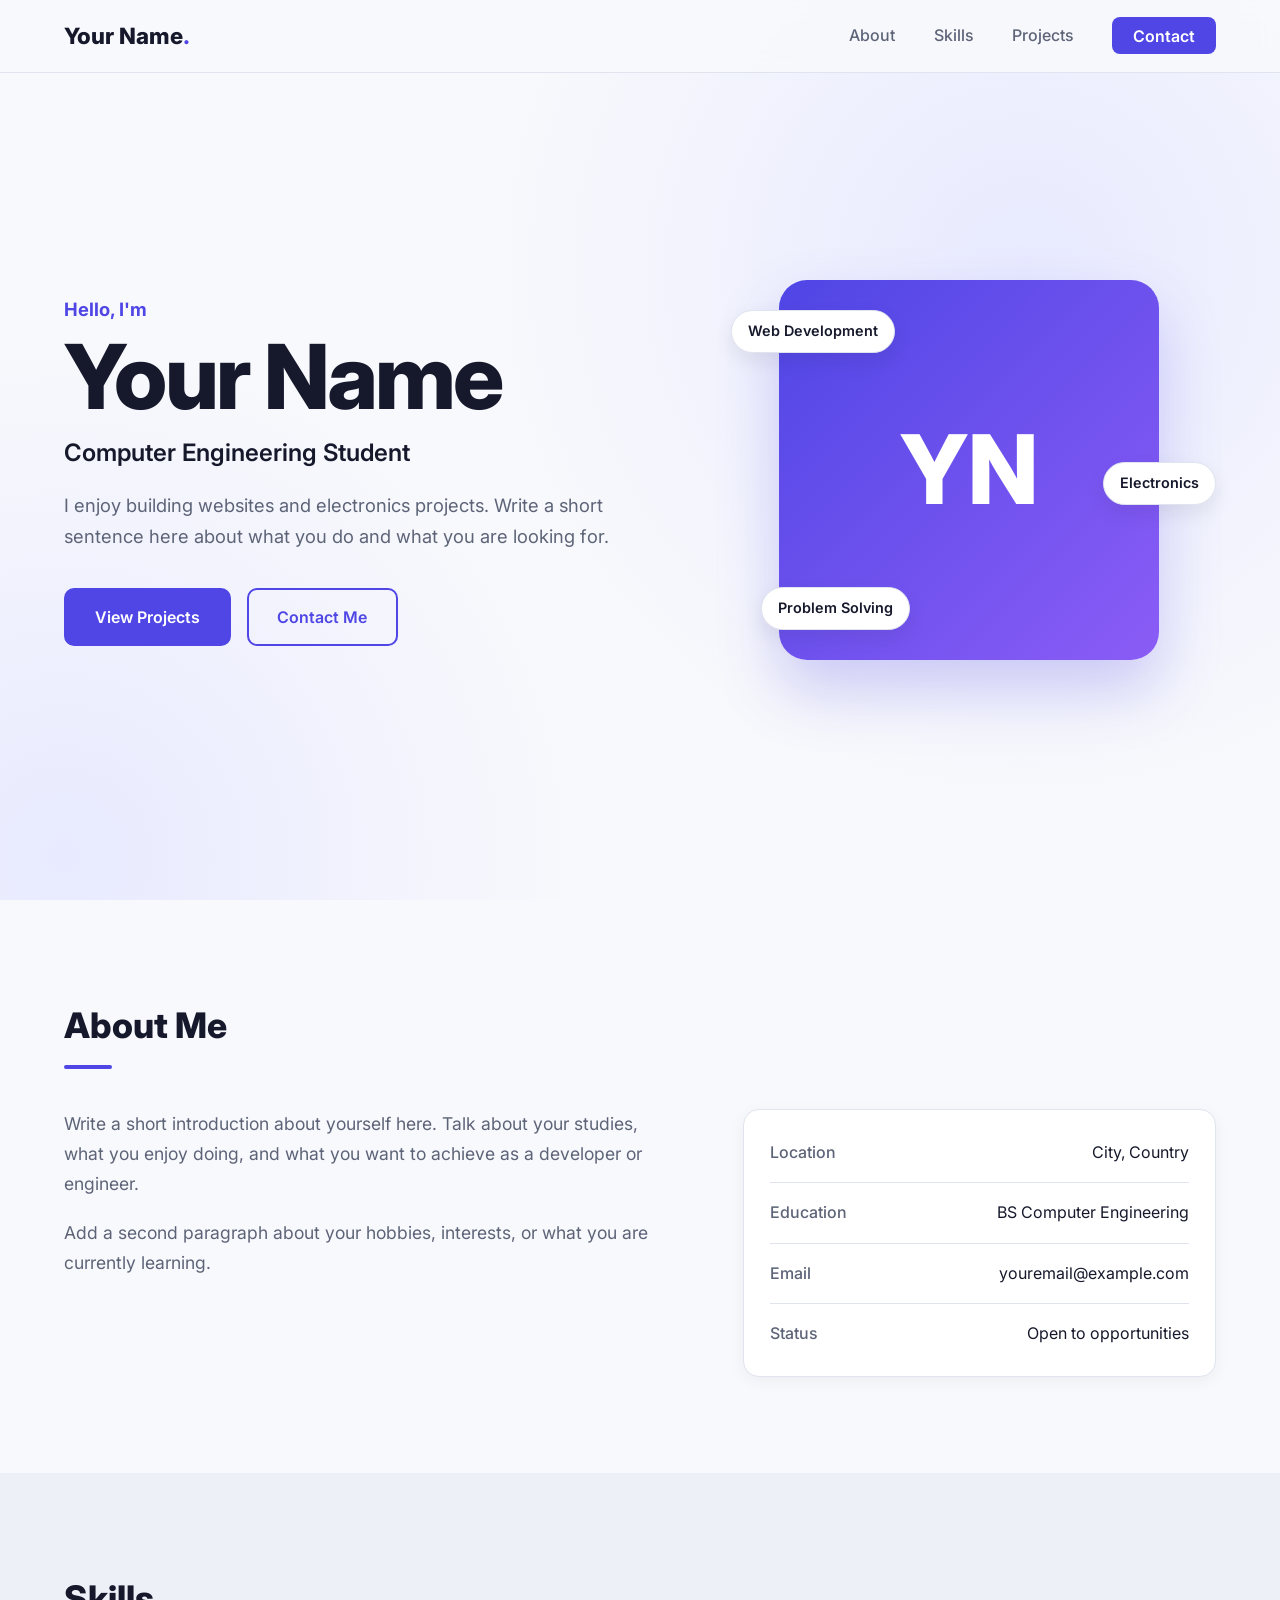
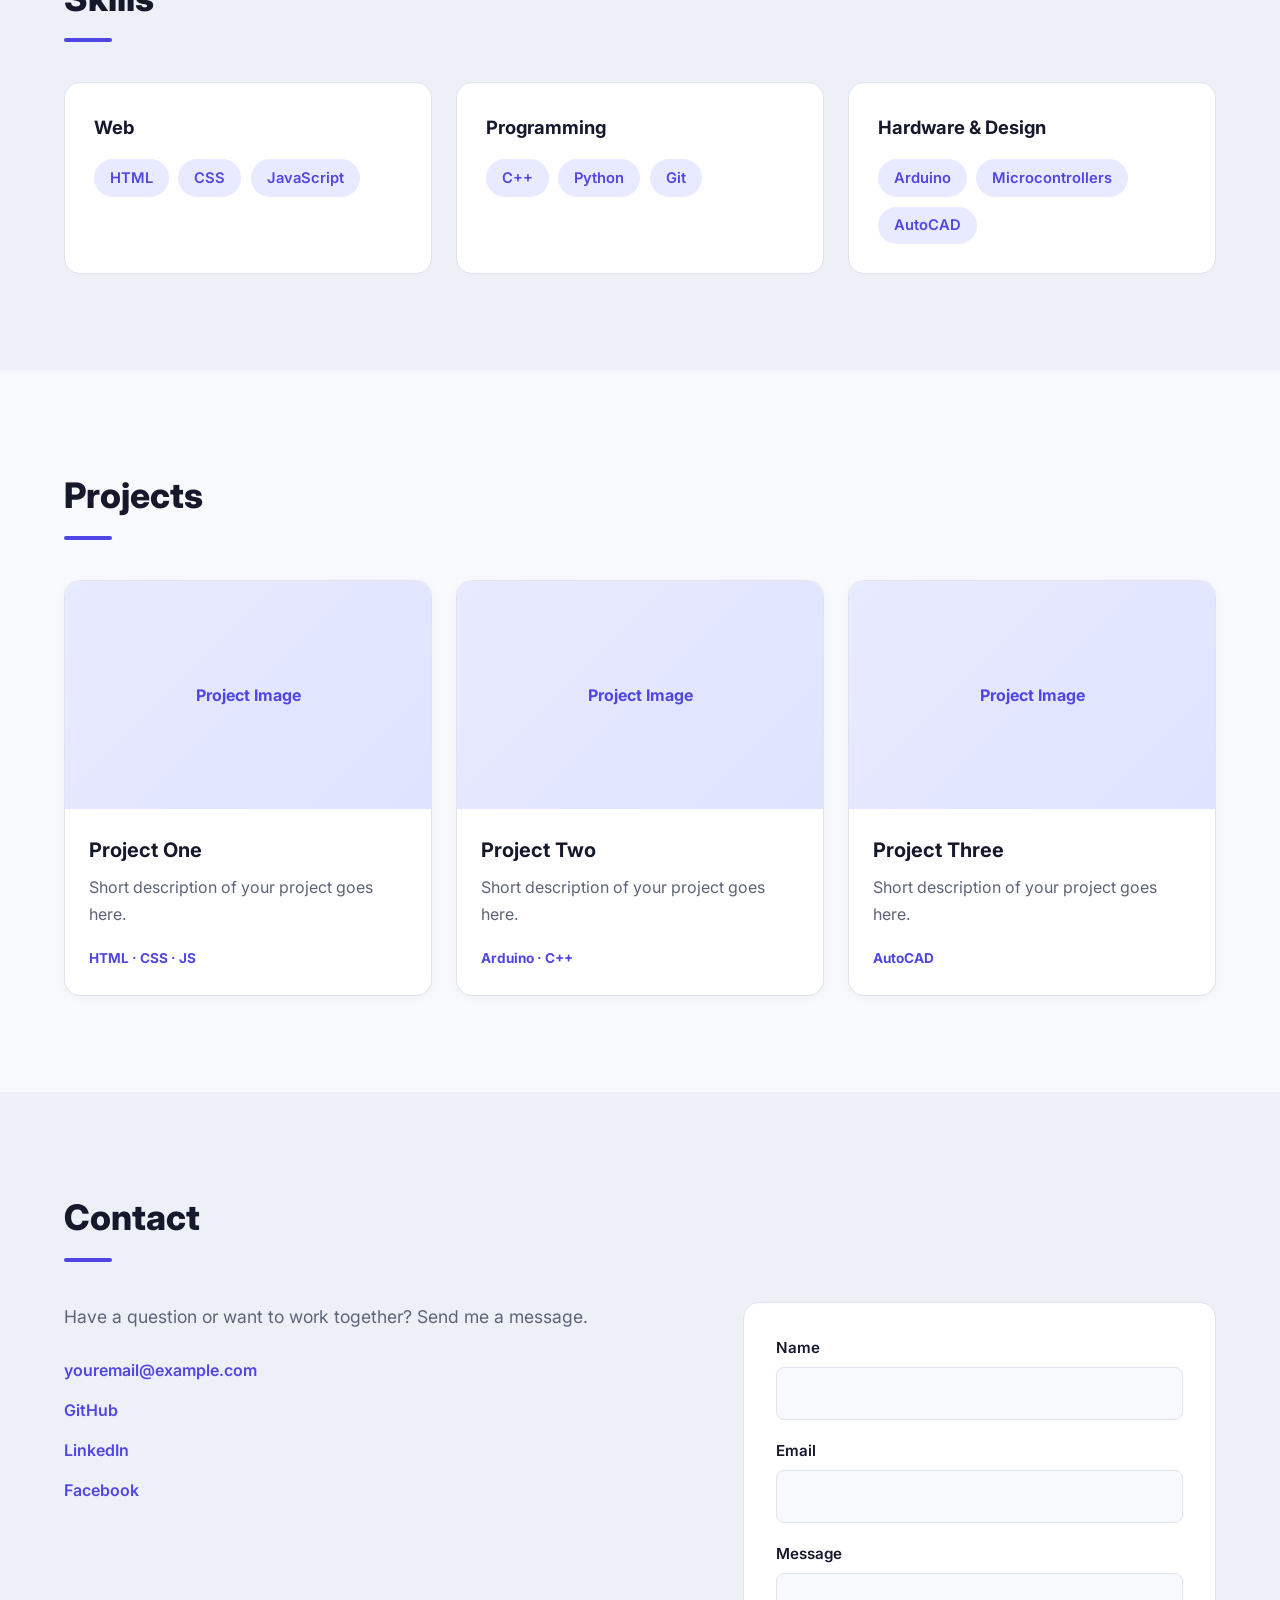
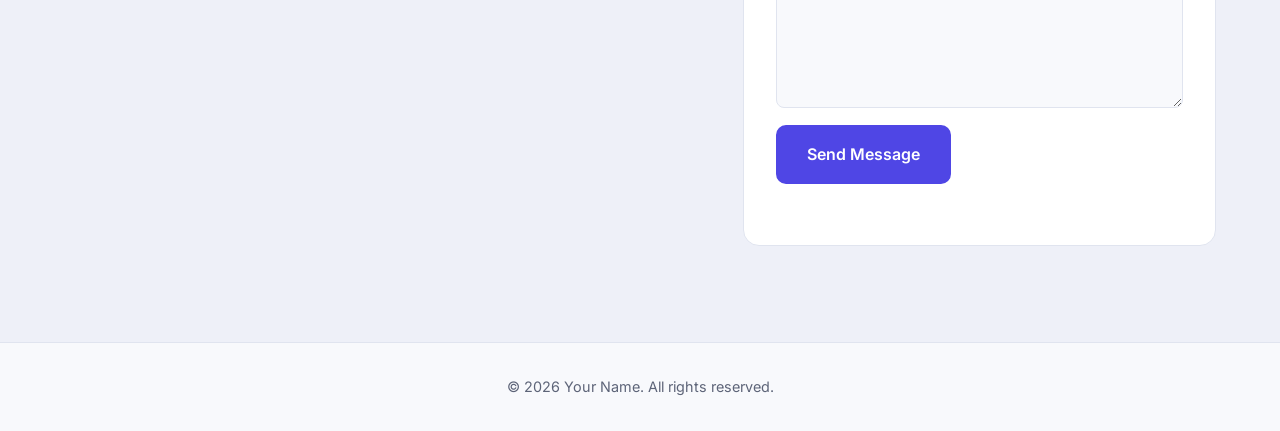
==== index.html @ a212abe2 "Initial commit" ====
<!DOCTYPE html>
<html lang="en">
<head>
  <meta charset="UTF-8" />
  <meta name="viewport" content="width=device-width, initial-scale=1.0" />
  <title>Your Name | Portfolio</title>
  <link rel="preconnect" href="https://fonts.googleapis.com" />
  <link rel="preconnect" href="https://fonts.gstatic.com" crossorigin />
  <link href="https://fonts.googleapis.com/css2?family=Inter:wght@400;500;600;700;800&display=swap" rel="stylesheet" />
  <link rel="stylesheet" href="styles.css" />
</head>
<body>

  <!-- NAVIGATION -->
  <header class="header">
    <nav class="nav container">
      <!-- EDIT: your name or logo -->
      <a href="#home" class="logo">Your Name<span>.</span></a>
      <button class="menu-btn" id="menuBtn" aria-label="Toggle menu">&#9776;</button>
      <ul class="nav-links" id="navLinks">
        <li><a href="#about">About</a></li>
        <li><a href="#skills">Skills</a></li>
        <li><a href="#projects">Projects</a></li>
        <li><a href="#contact" class="nav-cta">Contact</a></li>
      </ul>
    </nav>
  </header>

  <main>
    <!-- HERO -->
    <section id="home" class="hero">
      <div class="container hero-grid">
        <div class="hero-text">
          <p class="small">Hello, I'm</p>
          <!-- EDIT: your full name -->
          <h1>Your Name</h1>
          <!-- EDIT: your title and intro -->
          <p class="role">Computer Engineering Student</p>
          <p class="lead">I enjoy building websites and electronics projects. Write a short sentence here about what you do and what you are looking for.</p>
          <div class="buttons">
            <a href="#projects" class="btn">View Projects</a>
            <a href="#contact" class="btn btn-ghost">Contact Me</a>
          </div>
        </div>

        <!-- EDIT: replace the initials with your photo: <img src="photo.jpg" alt="Your photo"> -->
        <div class="hero-visual">
          <div class="photo">YN</div>
          <span class="chip chip-1">Web Development</span>
          <span class="chip chip-2">Electronics</span>
          <span class="chip chip-3">Problem Solving</span>
        </div>
      </div>
    </section>

    <!-- ABOUT -->
    <section id="about" class="section">
      <div class="container">
        <h2>About Me</h2>
        <div class="two-col">
          <!-- EDIT: your bio -->
          <div class="about-text">
            <p>Write a short introduction about yourself here. Talk about your studies, what you enjoy doing, and what you want to achieve as a developer or engineer.</p>
            <p>Add a second paragraph about your hobbies, interests, or what you are currently learning.</p>
          </div>
          <!-- EDIT: your details -->
          <ul class="info-card">
            <li><strong>Location</strong><span>City, Country</span></li>
            <li><strong>Education</strong><span>BS Computer Engineering</span></li>
            <li><strong>Email</strong><span>youremail@example.com</span></li>
            <li><strong>Status</strong><span>Open to opportunities</span></li>
          </ul>
        </div>
      </div>
    </section>

    <!-- SKILLS -->
    <section id="skills" class="section alt">
      <div class="container">
        <h2>Skills</h2>
        <div class="grid three">
          <!-- EDIT: add or remove skills in each group -->
          <div class="skill-group">
            <h3>Web</h3>
            <ul class="tags"><li>HTML</li><li>CSS</li><li>JavaScript</li></ul>
          </div>
          <div class="skill-group">
            <h3>Programming</h3>
            <ul class="tags"><li>C++</li><li>Python</li><li>Git</li></ul>
          </div>
          <div class="skill-group">
            <h3>Hardware &amp; Design</h3>
            <ul class="tags"><li>Arduino</li><li>Microcontrollers</li><li>AutoCAD</li></ul>
          </div>
        </div>
      </div>
    </section>

    <!-- PROJECTS -->
    <section id="projects" class="section">
      <div class="container">
        <h2>Projects</h2>
        <div class="grid three">
          <!-- EDIT: title, description, technologies. Copy an <article> block to add more -->
          <article class="card">
            <div class="card-img">Project Image</div>
            <div class="card-body">
              <h3>Project One</h3>
              <p>Short description of your project goes here.</p>
              <span class="tech">HTML &middot; CSS &middot; JS</span>
            </div>
          </article>
          <article class="card">
            <div class="card-img">Project Image</div>
            <div class="card-body">
              <h3>Project Two</h3>
              <p>Short description of your project goes here.</p>
              <span class="tech">Arduino &middot; C++</span>
            </div>
          </article>
          <article class="card">
            <div class="card-img">Project Image</div>
            <div class="card-body">
              <h3>Project Three</h3>
              <p>Short description of your project goes here.</p>
              <span class="tech">AutoCAD</span>
            </div>
          </article>
        </div>
      </div>
    </section>

    <!-- CONTACT -->
    <section id="contact" class="section alt">
      <div class="container">
        <h2>Contact</h2>
        <div class="two-col">
          <div class="contact-info">
            <p>Have a question or want to work together? Send me a message.</p>
            <!-- EDIT: your email and social links -->
            <ul class="contact-links">
              <li><a href="mailto:youremail@example.com">youremail@example.com</a></li>
              <li><a href="https://github.com/yourusername" target="_blank" rel="noopener">GitHub</a></li>
              <li><a href="https://linkedin.com/in/yourusername" target="_blank" rel="noopener">LinkedIn</a></li>
              <li><a href="https://facebook.com/yourusername" target="_blank" rel="noopener">Facebook</a></li>
            </ul>
          </div>
          <form class="form" id="contactForm" novalidate>
            <label for="name">Name</label>
            <input type="text" id="name" required />
            <label for="email">Email</label>
            <input type="email" id="email" required />
            <label for="message">Message</label>
            <textarea id="message" rows="4" required></textarea>
            <button type="submit" class="btn">Send Message</button>
            <p class="form-status" id="formStatus"></p>
          </form>
        </div>
      </div>
    </section>
  </main>

  <!-- FOOTER -->
  <footer class="footer">
    <p>&copy; <span id="year">2026</span> Your Name. All rights reserved.</p>
  </footer>

  <script src="script.js"></script>
</body>
</html>
---- styles.css ----
/* ===== COLORS: change these to restyle the whole site ===== */
:root {
  --bg: #f8f9fc;
  --bg-alt: #eef0f8;
  --text: #16192c;
  --muted: #5d6478;
  --line: #e0e4ef;
  --accent: #4f46e5;
  --accent-soft: #e8eaff;
  --card: #ffffff;
}

* { box-sizing: border-box; margin: 0; padding: 0; }
html { scroll-behavior: smooth; scroll-padding-top: 76px; }

body {
  font-family: "Inter", system-ui, -apple-system, "Segoe UI", Arial, sans-serif;
  background: var(--bg);
  color: var(--text);
  line-height: 1.7;
}

a { color: var(--accent); text-decoration: none; }
ul { list-style: none; }

/* Wide container for desktop */
.container { width: min(1200px, 90%); margin-inline: auto; }

/* ===== NAVIGATION ===== */
.header {
  position: fixed; top: 0; left: 0; right: 0; z-index: 10;
  background: rgba(248, 249, 252, 0.92);
  backdrop-filter: blur(8px);
  border-bottom: 1px solid var(--line);
}
.nav { display: flex; justify-content: space-between; align-items: center; height: 72px; }
.logo { font-weight: 800; font-size: 1.4rem; color: var(--text); }
.logo span { color: var(--accent); }
.nav-links { display: flex; align-items: center; gap: 2.4rem; }
.nav-links a { color: var(--muted); font-weight: 500; }
.nav-links a:hover { color: var(--accent); }
.nav-links .nav-cta { background: var(--accent); color: #fff; padding: .55rem 1.3rem; border-radius: 8px; font-weight: 600; }
.nav-links .nav-cta:hover { color: #fff; opacity: .9; }
.menu-btn { display: none; background: none; border: 0; font-size: 1.6rem; cursor: pointer; color: var(--text); }

/* ===== HERO (two columns) ===== */
.hero {
  min-height: 100vh; display: flex; align-items: center; padding: 100px 0 60px;
  background:
    radial-gradient(circle at 80% 30%, var(--accent-soft) 0, transparent 45%),
    radial-gradient(circle at 5% 95%, var(--accent-soft) 0, transparent 35%),
    var(--bg);
}
.hero-grid { display: grid; grid-template-columns: 1.2fr 1fr; gap: 4rem; align-items: center; }
.small { color: var(--accent); font-weight: 700; font-size: 1.15rem; }
.hero h1 { font-size: clamp(3rem, 7vw, 5.6rem); font-weight: 800; line-height: 1.05; letter-spacing: -0.03em; margin: .3rem 0 .6rem; }
.role { font-size: 1.5rem; font-weight: 600; margin-bottom: 1rem; }
.lead { color: var(--muted); font-size: 1.15rem; max-width: 560px; margin-bottom: 2.2rem; }
.buttons { display: flex; gap: 1rem; flex-wrap: wrap; }

.btn {
  display: inline-block; cursor: pointer; font: inherit; font-weight: 600;
  padding: .85rem 1.8rem; border-radius: 10px;
  background: var(--accent); color: #fff; border: 2px solid var(--accent);
  transition: transform .2s, box-shadow .2s;
}
.btn:hover { transform: translateY(-2px); box-shadow: 0 10px 24px rgba(79, 70, 229, .25); }
.btn-ghost { background: transparent; color: var(--accent); }

/* Hero photo with floating chips */
.hero-visual { position: relative; display: flex; justify-content: center; }
.photo {
  width: min(380px, 80%); aspect-ratio: 1; border-radius: 28px;
  background: linear-gradient(135deg, var(--accent), #8b5cf6);
  color: #fff; font-size: 6rem; font-weight: 800;
  display: grid; place-items: center; overflow: hidden;
  box-shadow: 0 30px 60px rgba(79, 70, 229, .25);
}
.photo img { width: 100%; height: 100%; object-fit: cover; }
.chip {
  position: absolute; background: var(--card); border: 1px solid var(--line);
  padding: .5rem 1rem; border-radius: 999px; font-size: .9rem; font-weight: 600;
  box-shadow: 0 8px 20px rgba(22, 25, 44, .08);
}
.chip-1 { top: 8%; left: 2%; }
.chip-2 { top: 48%; right: 0; }
.chip-3 { bottom: 8%; left: 8%; }

/* ===== SECTIONS ===== */
.section { padding: 6rem 0; }
.section.alt { background: var(--bg-alt); }
.section h2 { font-size: 2.2rem; font-weight: 800; margin-bottom: 2.5rem; }
.section h2::after { content: ""; display: block; width: 48px; height: 4px; background: var(--accent); margin-top: .6rem; border-radius: 2px; }
.section p { color: var(--muted); }

.two-col { display: grid; grid-template-columns: 1.3fr 1fr; gap: 4rem; align-items: start; }
.grid.three { display: grid; grid-template-columns: repeat(3, 1fr); gap: 1.5rem; }

/* ===== ABOUT ===== */
.about-text p { font-size: 1.1rem; margin-bottom: 1.2rem; }
.info-card { background: var(--card); border: 1px solid var(--line); border-radius: 16px; padding: .8rem 1.6rem; box-shadow: 0 4px 16px rgba(22, 25, 44, .05); }
.info-card li { display: flex; justify-content: space-between; gap: 1rem; padding: 1rem 0; border-bottom: 1px solid var(--line); }
.info-card li:last-child { border-bottom: 0; }
.info-card strong { color: var(--muted); font-weight: 500; }

/* ===== SKILLS ===== */
.skill-group { background: var(--card); border: 1px solid var(--line); border-radius: 16px; padding: 1.8rem; }
.skill-group h3 { font-size: 1.15rem; margin-bottom: 1rem; }
.tags { display: flex; flex-wrap: wrap; gap: .6rem; }
.tags li { padding: .4rem 1rem; border-radius: 999px; background: var(--accent-soft); color: var(--accent); font-weight: 600; font-size: .92rem; }

/* ===== PROJECTS ===== */
.card { background: var(--card); border: 1px solid var(--line); border-radius: 16px; overflow: hidden; box-shadow: 0 2px 10px rgba(22, 25, 44, .04); transition: transform .25s, box-shadow .25s, border-color .25s; }
.card:hover { transform: translateY(-6px); border-color: var(--accent); box-shadow: 0 16px 32px rgba(79, 70, 229, .14); }
.card-img { aspect-ratio: 16 / 10; background: linear-gradient(135deg, var(--accent-soft), #dfe3ff); color: var(--accent); font-weight: 700; display: grid; place-items: center; overflow: hidden; }
.card-img img { width: 100%; height: 100%; object-fit: cover; }
.card-body { padding: 1.5rem; }
.card-body h3 { font-size: 1.25rem; margin-bottom: .4rem; }
.card-body p { margin-bottom: 1rem; }
.tech { font-size: .85rem; color: var(--accent); font-weight: 700; }

/* ===== CONTACT ===== */
.contact-info p { font-size: 1.1rem; margin-bottom: 1.2rem; }
.contact-links li { padding: .4rem 0; }
.contact-links a { font-weight: 600; }
.form { background: var(--card); border: 1px solid var(--line); border-radius: 16px; padding: 2rem; display: flex; flex-direction: column; gap: .4rem; }
.form label { font-weight: 600; font-size: .95rem; }
.form input, .form textarea { font: inherit; padding: .75rem; border: 1px solid var(--line); border-radius: 8px; background: var(--bg); color: var(--text); margin-bottom: .7rem; }
.form input:focus, .form textarea:focus { outline: 2px solid var(--accent); border-color: var(--accent); }
.form .btn { align-self: flex-start; }
.form-status { min-height: 1.4em; font-weight: 500; }

/* ===== FOOTER ===== */
.footer { text-align: center; padding: 2rem 0; color: var(--muted); font-size: .9rem; border-top: 1px solid var(--line); }

/* ===== SCROLL ANIMATION (class added by script.js) ===== */
.reveal { opacity: 0; transform: translateY(24px); transition: opacity .6s ease, transform .6s ease; }
.reveal.show { opacity: 1; transform: none; }

/* ===== TABLET ===== */
@media (max-width: 960px) {
  .hero-grid, .two-col { grid-template-columns: 1fr; gap: 2.5rem; }
  .hero-visual { order: -1; }
  .photo { width: 260px; font-size: 4rem; }
  .grid.three { grid-template-columns: 1fr 1fr; }
}

/* ===== MOBILE ===== */
@media (max-width: 640px) {
  .menu-btn { display: block; }
  .nav { height: 64px; }
  .nav-links {
    position: absolute; top: 64px; left: 0; right: 0;
    flex-direction: column; align-items: stretch; gap: 0;
    background: var(--bg); border-bottom: 1px solid var(--line);
    max-height: 0; overflow: hidden; transition: max-height .3s;
  }
  .nav-links.open { max-height: 340px; }
  .nav-links a { display: block; padding: .9rem 5%; }
  .nav-links .nav-cta { background: none; color: var(--muted); border-radius: 0; }
  .grid.three { grid-template-columns: 1fr; }
  .chip { display: none; }
  .section { padding: 4rem 0; }
}

@media (prefers-reduced-motion: reduce) {
  html { scroll-behavior: auto; }
  .reveal { opacity: 1; transform: none; transition: none; }
}
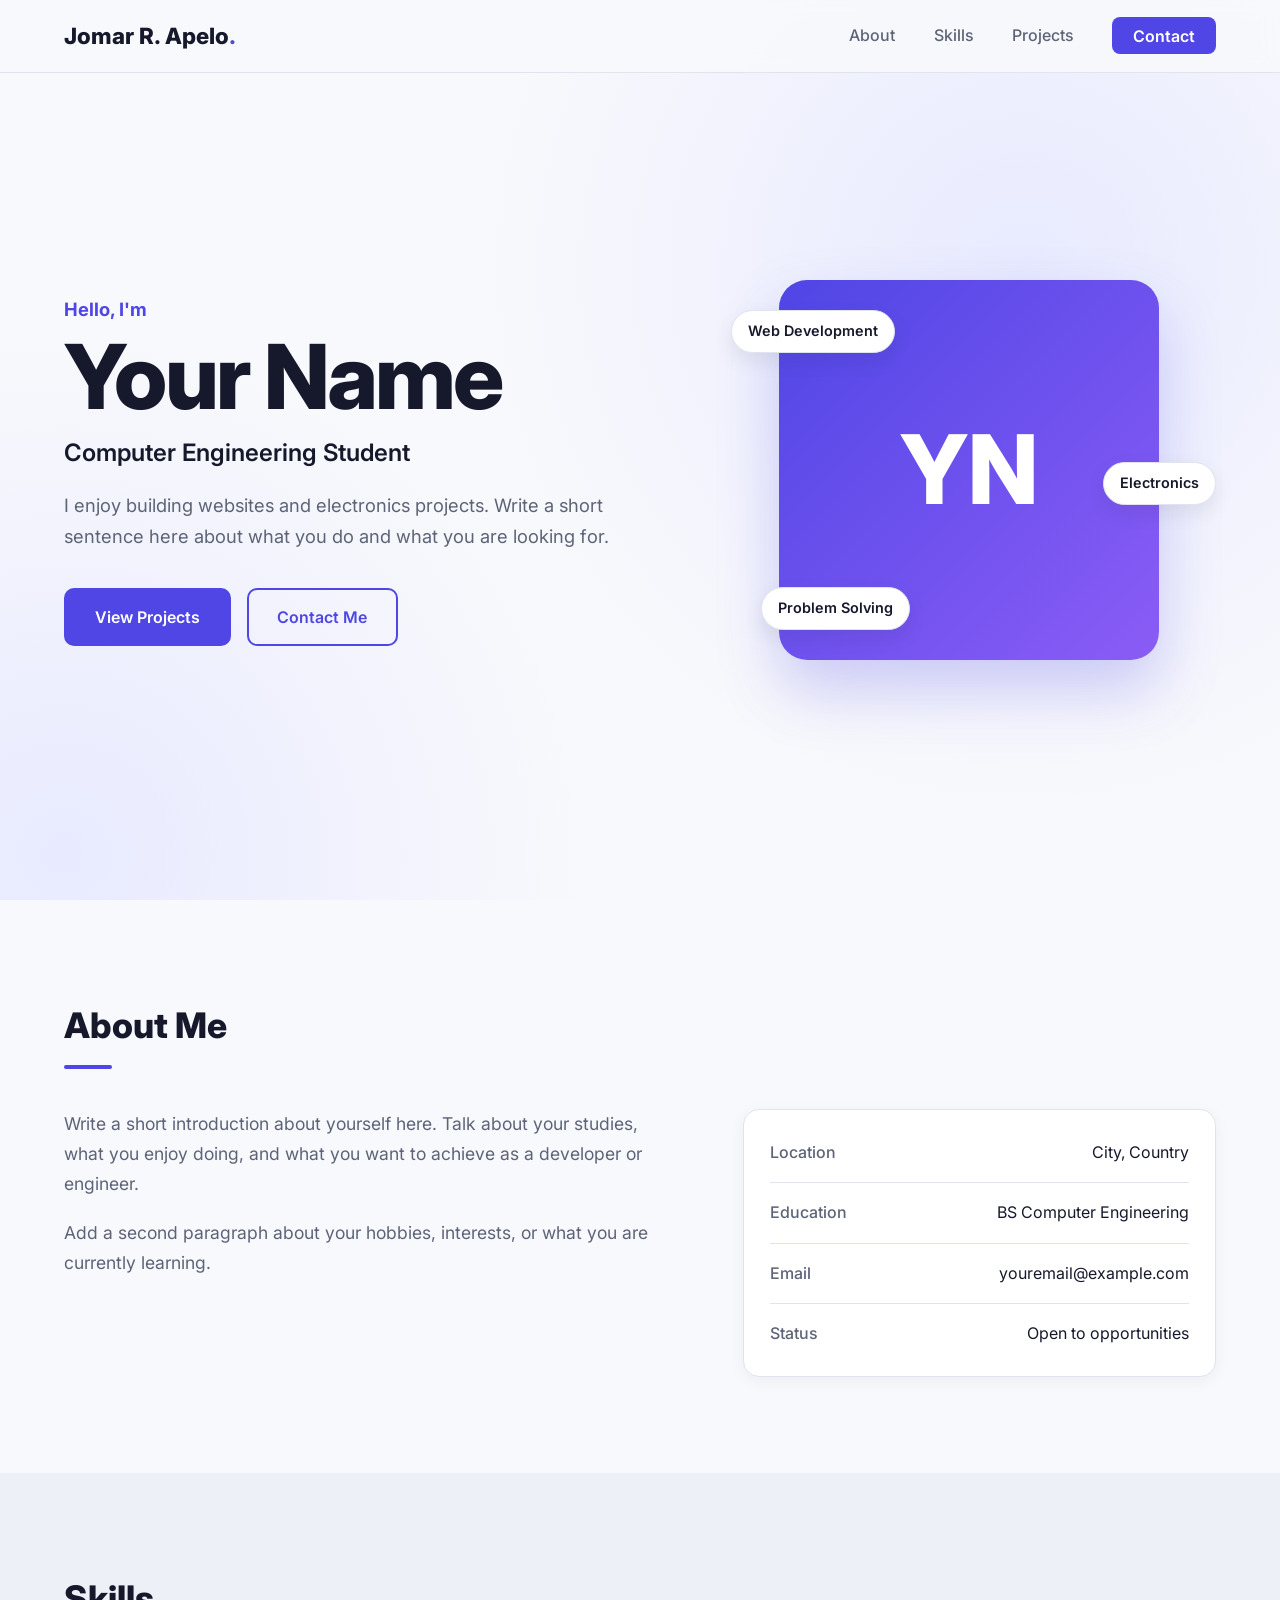
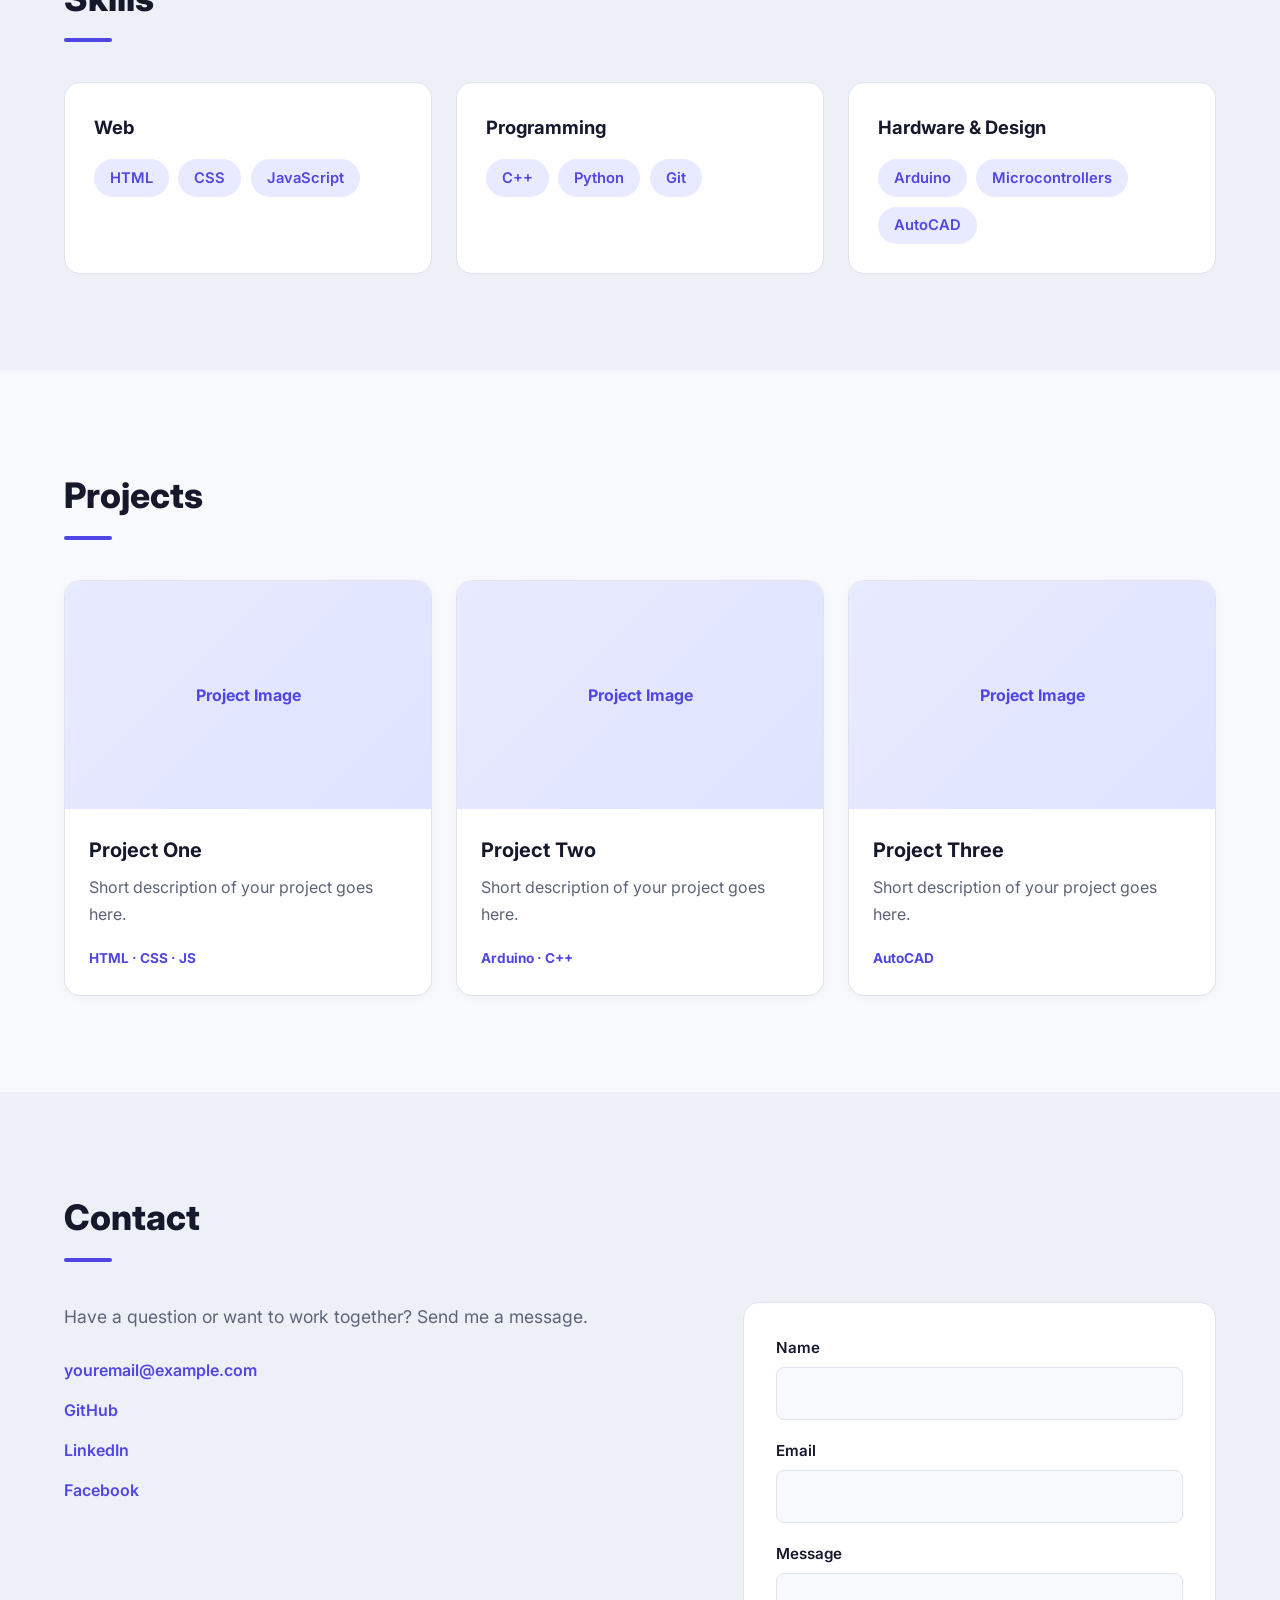
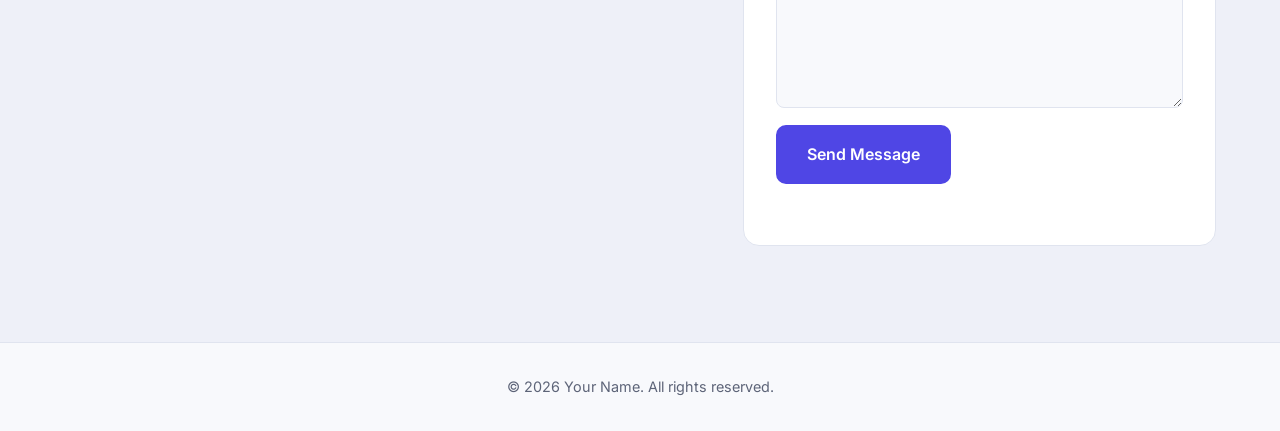
==== commit 4dd90c8b: "Fix party and reset buttons" ====
--- a/index.html
+++ b/index.html
@@ -3,7 +3,7 @@
 <head>
   <meta charset="UTF-8" />
   <meta name="viewport" content="width=device-width, initial-scale=1.0" />
-  <title>Your Name | Portfolio</title>
+  <title>Jomar R. Apelo | Portfolio</title>
   <link rel="preconnect" href="https://fonts.googleapis.com" />
   <link rel="preconnect" href="https://fonts.gstatic.com" crossorigin />
   <link href="https://fonts.googleapis.com/css2?family=Inter:wght@400;500;600;700;800&display=swap" rel="stylesheet" />
@@ -15,7 +15,7 @@
   <header class="header">
     <nav class="nav container">
       <!-- EDIT: your name or logo -->
-      <a href="#home" class="logo">Your Name<span>.</span></a>
+      <a href="#home" class="logo">Jomar R. Apelo<span>.</span></a>
       <button class="menu-btn" id="menuBtn" aria-label="Toggle menu">&#9776;</button>
       <ul class="nav-links" id="navLinks">
         <li><a href="#about">About</a></li>
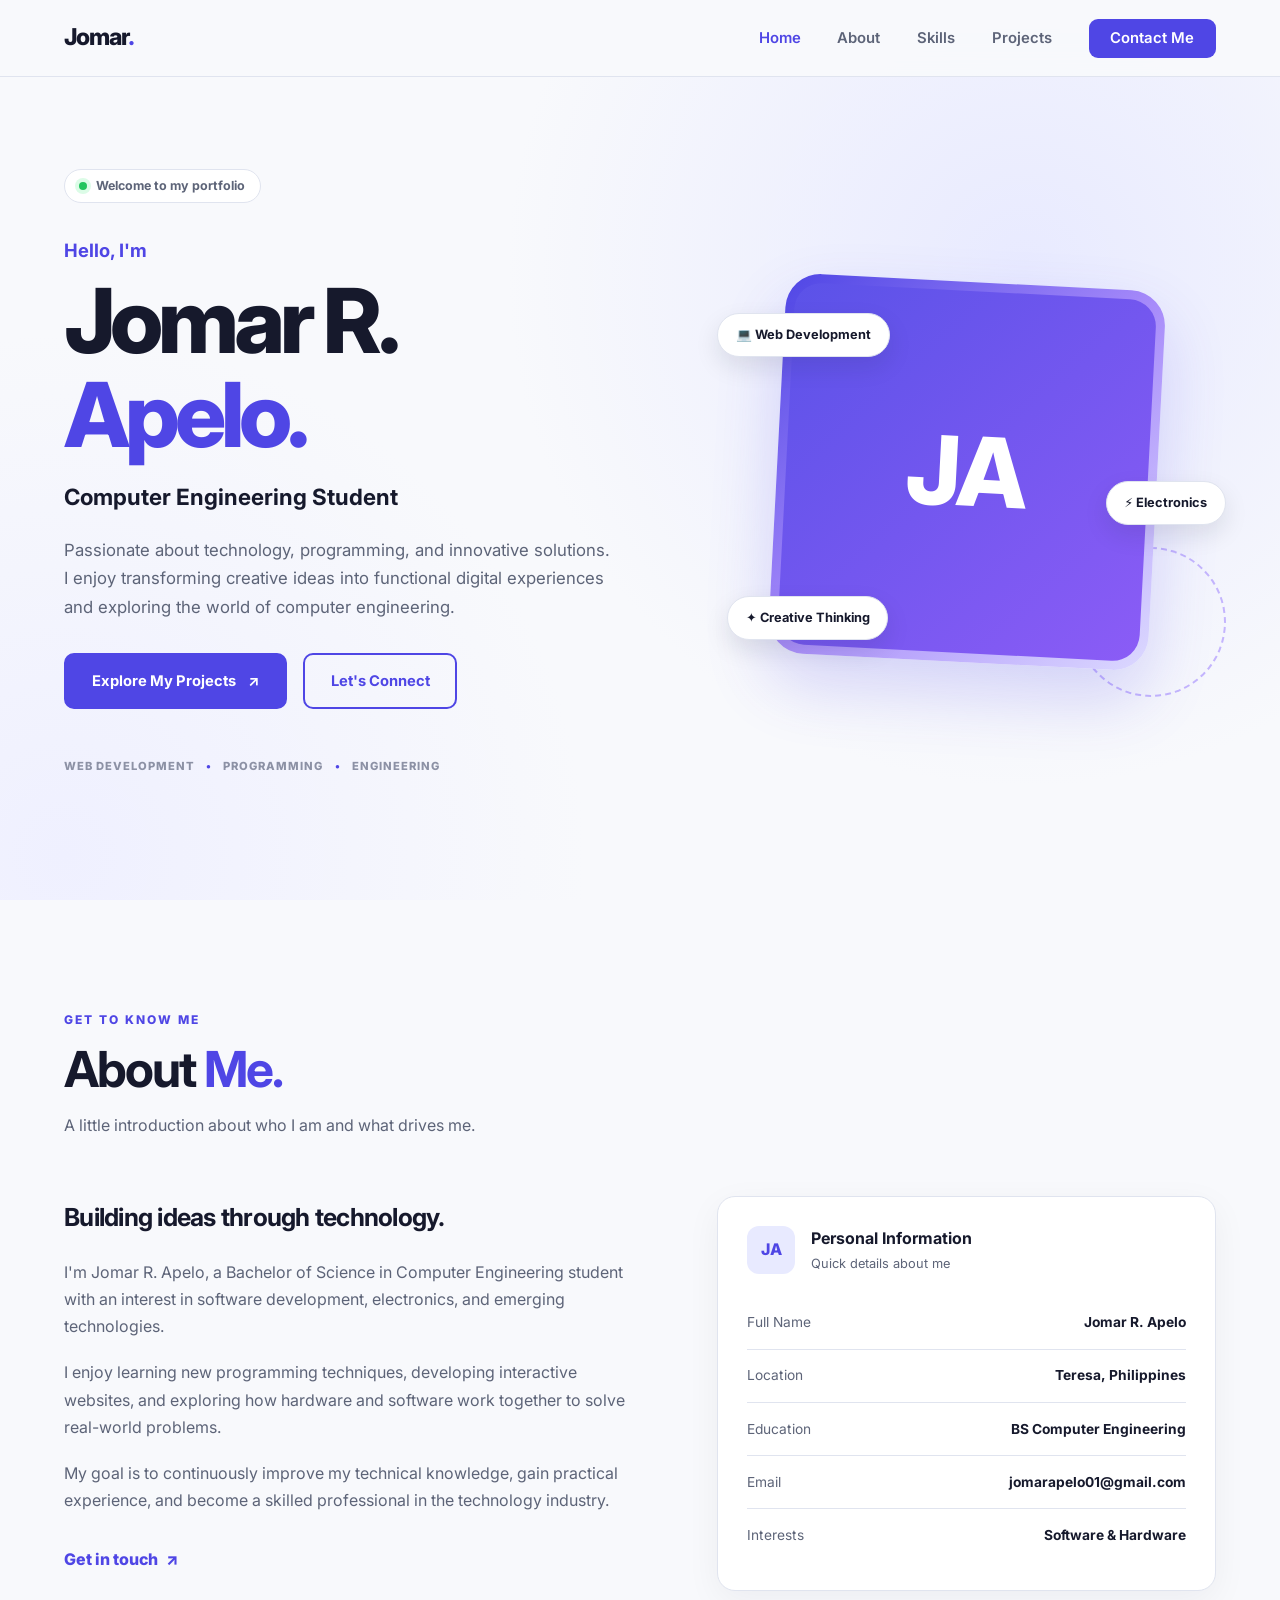
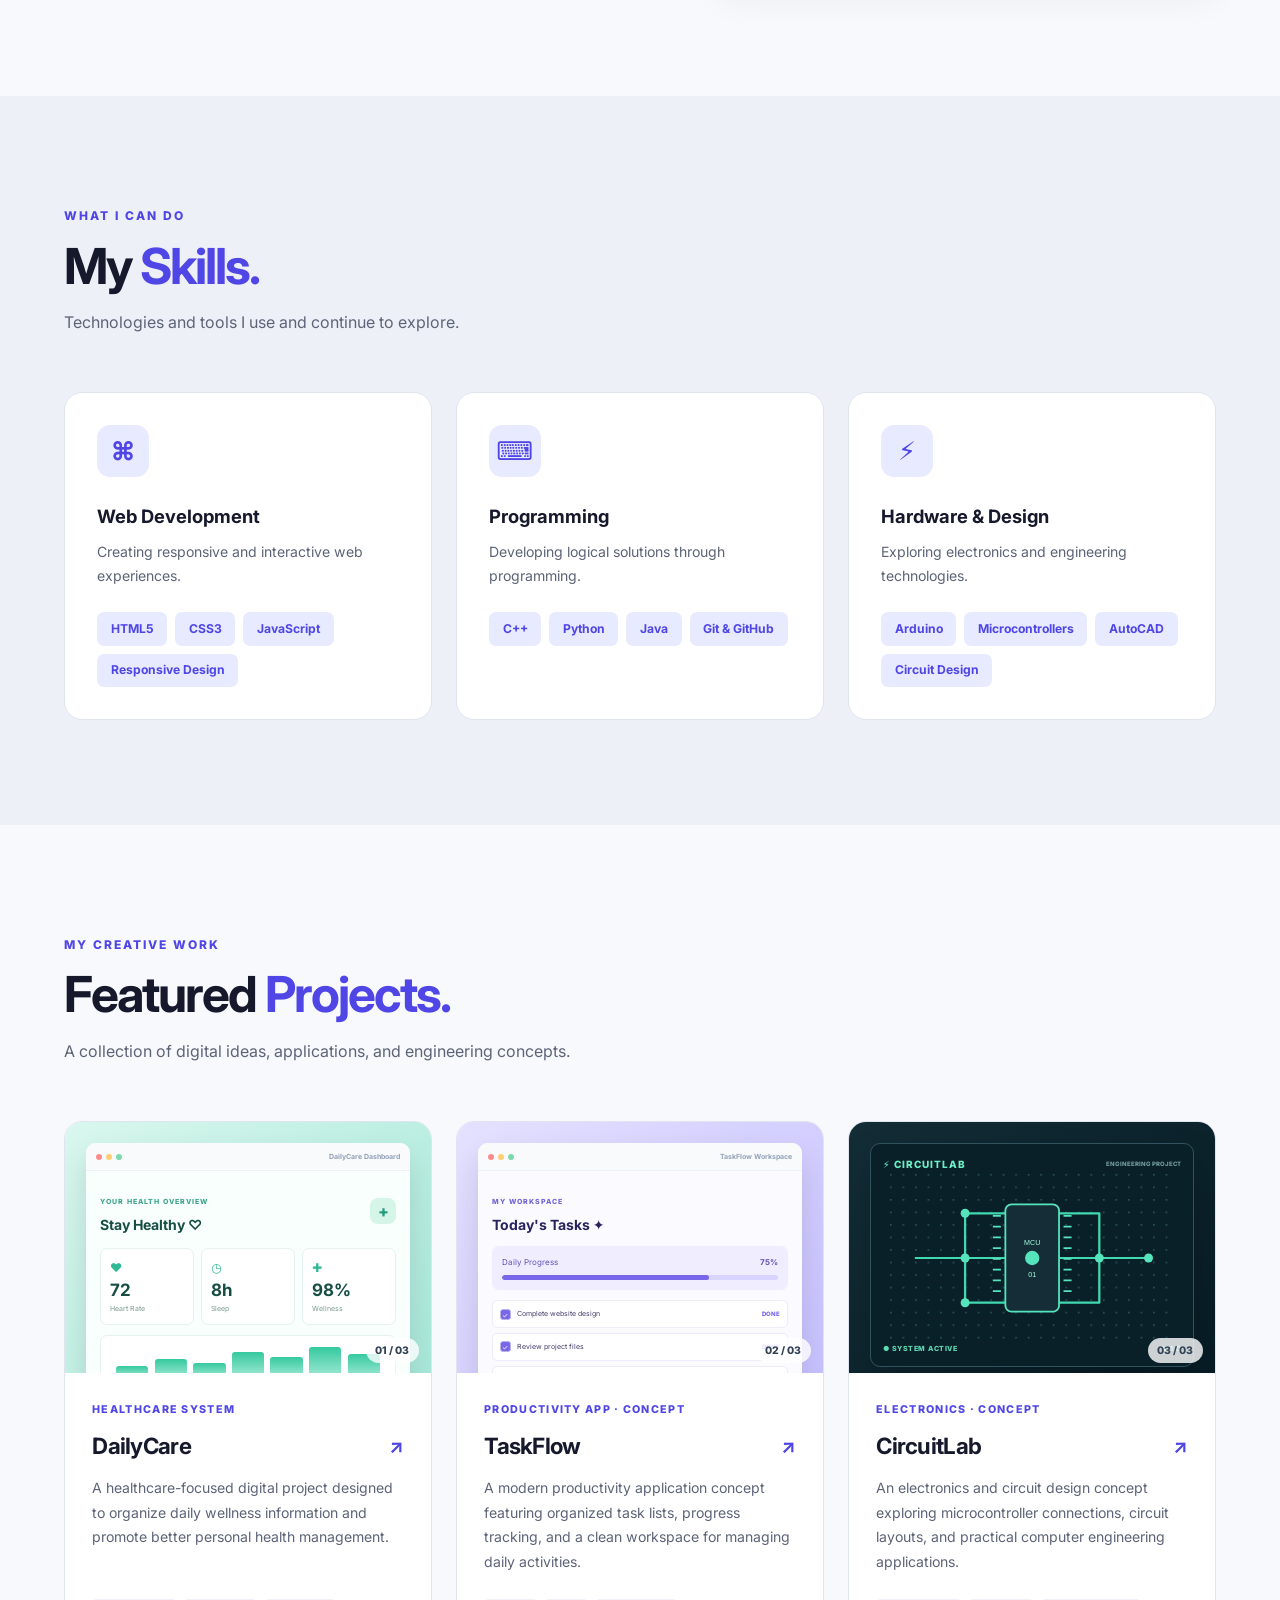
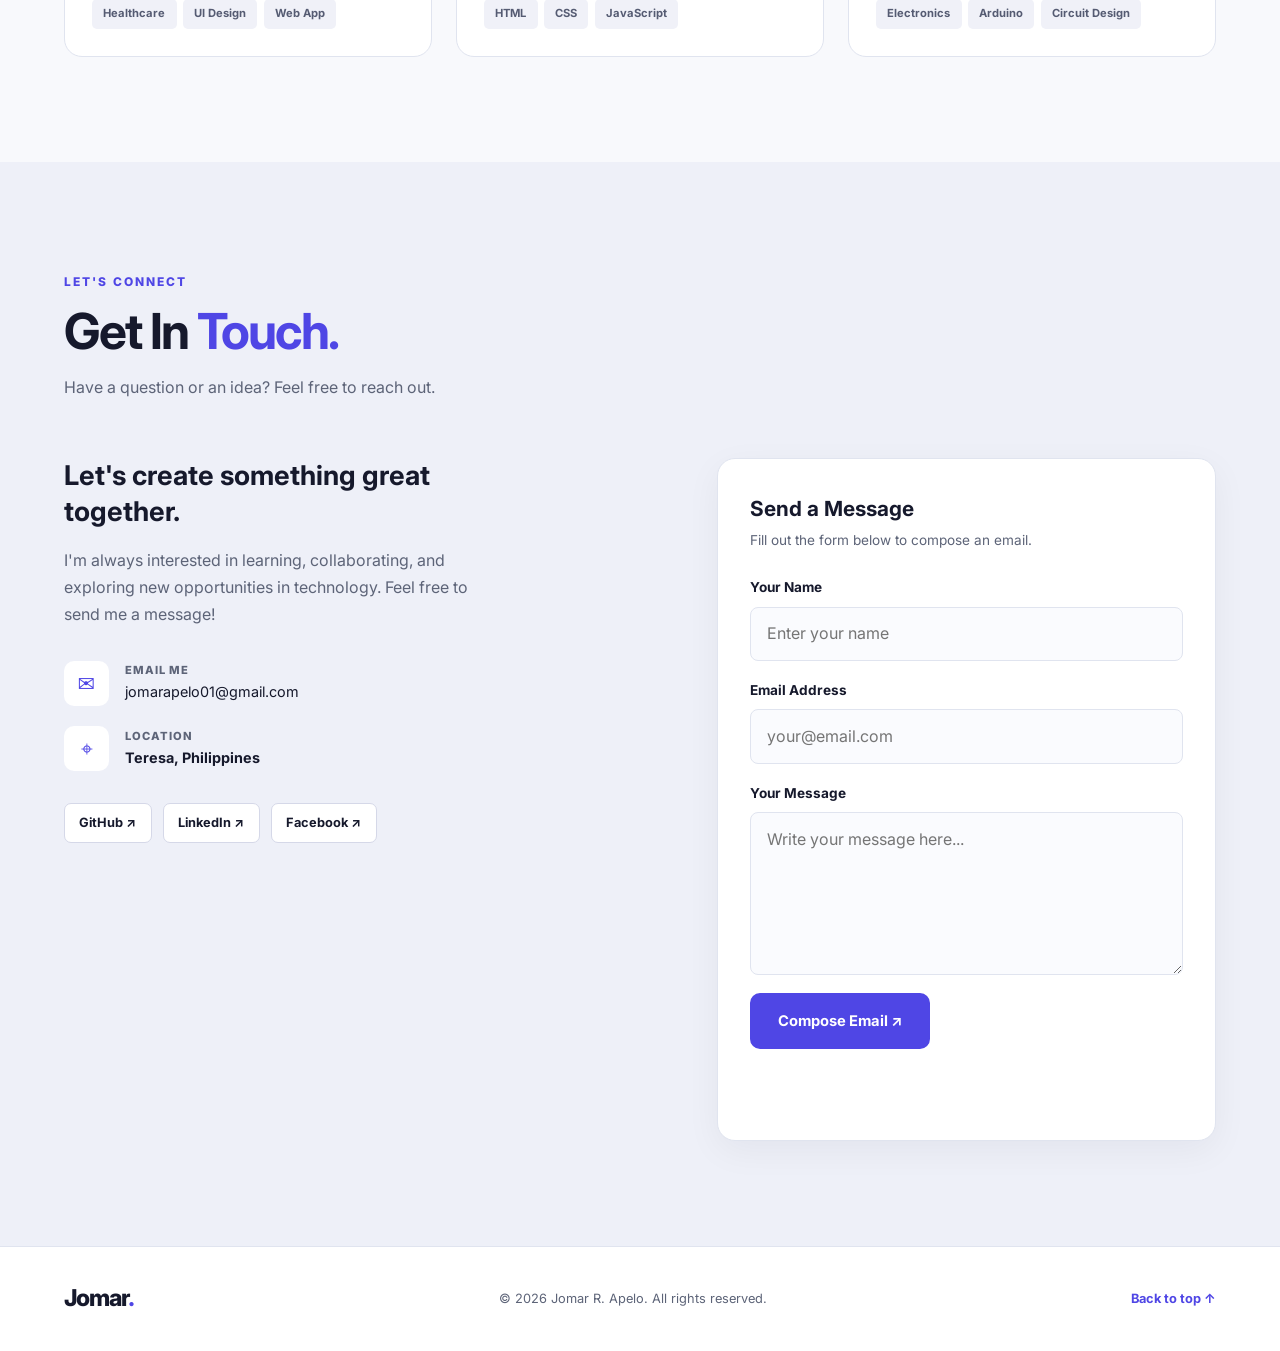
==== commit e0ed5eaa: "Update portfolio design and projects" ====
--- a/index.html
+++ b/index.html
@@ -1,170 +1,574 @@
 <!DOCTYPE html>
 <html lang="en">
 <head>
-  <meta charset="UTF-8" />
-  <meta name="viewport" content="width=device-width, initial-scale=1.0" />
+  <meta charset="UTF-8">
+  <meta name="viewport" content="width=device-width, initial-scale=1.0">
+
+  <meta name="description" content="Personal portfolio of Jomar R. Apelo, Computer Engineering Student.">
+
   <title>Jomar R. Apelo | Portfolio</title>
-  <link rel="preconnect" href="https://fonts.googleapis.com" />
-  <link rel="preconnect" href="https://fonts.gstatic.com" crossorigin />
-  <link href="https://fonts.googleapis.com/css2?family=Inter:wght@400;500;600;700;800&display=swap" rel="stylesheet" />
-  <link rel="stylesheet" href="styles.css" />
+
+  <link rel="preconnect" href="https://fonts.googleapis.com">
+  <link rel="preconnect" href="https://fonts.gstatic.com" crossorigin>
+
+  <link href="https://fonts.googleapis.com/css2?family=Inter:wght@400;500;600;700;800&display=swap" rel="stylesheet">
+
+  <link rel="stylesheet" href="styles.css">
 </head>
+
 <body>
 
   <!-- NAVIGATION -->
   <header class="header">
     <nav class="nav container">
-      <!-- EDIT: your name or logo -->
-      <a href="#home" class="logo">Jomar R. Apelo<span>.</span></a>
-      <button class="menu-btn" id="menuBtn" aria-label="Toggle menu">&#9776;</button>
+
+      <a href="#home" class="logo">Jomar<span>.</span></a>
+
+      <button class="menu-btn" id="menuBtn" aria-label="Toggle navigation" aria-expanded="false">
+        &#9776;
+      </button>
+
       <ul class="nav-links" id="navLinks">
+        <li><a href="#home">Home</a></li>
         <li><a href="#about">About</a></li>
         <li><a href="#skills">Skills</a></li>
         <li><a href="#projects">Projects</a></li>
-        <li><a href="#contact" class="nav-cta">Contact</a></li>
+        <li><a href="#contact" class="nav-cta">Contact Me</a></li>
       </ul>
+
     </nav>
   </header>
 
   <main>
-    <!-- HERO -->
+
+    <!-- HOME -->
     <section id="home" class="hero">
       <div class="container hero-grid">
+
         <div class="hero-text">
+
+          <div class="availability">
+            <span class="status-dot"></span>
+            Welcome to my portfolio
+          </div>
+
           <p class="small">Hello, I'm</p>
-          <!-- EDIT: your full name -->
-          <h1>Your Name</h1>
-          <!-- EDIT: your title and intro -->
+
+          <h1>Jomar R.<br><span>Apelo.</span></h1>
+
           <p class="role">Computer Engineering Student</p>
-          <p class="lead">I enjoy building websites and electronics projects. Write a short sentence here about what you do and what you are looking for.</p>
+
+          <p class="lead">
+            Passionate about technology, programming, and innovative
+            solutions. I enjoy transforming creative ideas into
+            functional digital experiences and exploring the world
+            of computer engineering.
+          </p>
+
           <div class="buttons">
-            <a href="#projects" class="btn">View Projects</a>
-            <a href="#contact" class="btn btn-ghost">Contact Me</a>
-          </div>
-        </div>
-
-        <!-- EDIT: replace the initials with your photo: <img src="photo.jpg" alt="Your photo"> -->
+            <a href="#projects" class="btn">Explore My Projects <span>↗</span></a>
+            <a href="#contact" class="btn btn-ghost">Let's Connect</a>
+          </div>
+
+          <div class="hero-bottom">
+            <span>WEB DEVELOPMENT</span>
+            <span class="dot-separator">•</span>
+            <span>PROGRAMMING</span>
+            <span class="dot-separator">•</span>
+            <span>ENGINEERING</span>
+          </div>
+
+        </div>
+
+        <!-- PROFILE PHOTO -->
         <div class="hero-visual">
-          <div class="photo">YN</div>
-          <span class="chip chip-1">Web Development</span>
-          <span class="chip chip-2">Electronics</span>
-          <span class="chip chip-3">Problem Solving</span>
-        </div>
+
+          <div class="photo-border">
+            <div class="photo">
+              <!-- Replace profile.jpg with your actual photo -->
+              <img src="images/profile.jpg"
+                   alt="Jomar R. Apelo"
+                   onerror="this.style.display='none';this.parentElement.classList.add('photo-fallback')">
+            </div>
+          </div>
+
+          <span class="chip chip-1">💻 Web Development</span>
+          <span class="chip chip-2">⚡ Electronics</span>
+          <span class="chip chip-3">✦ Creative Thinking</span>
+
+          <div class="photo-decoration"></div>
+
+        </div>
+
       </div>
     </section>
+
 
     <!-- ABOUT -->
     <section id="about" class="section">
       <div class="container">
-        <h2>About Me</h2>
+
+        <div class="section-heading">
+          <span class="eyebrow">GET TO KNOW ME</span>
+          <h2>About <span>Me.</span></h2>
+          <p>A little introduction about who I am and what drives me.</p>
+        </div>
+
         <div class="two-col">
-          <!-- EDIT: your bio -->
+
           <div class="about-text">
-            <p>Write a short introduction about yourself here. Talk about your studies, what you enjoy doing, and what you want to achieve as a developer or engineer.</p>
-            <p>Add a second paragraph about your hobbies, interests, or what you are currently learning.</p>
-          </div>
-          <!-- EDIT: your details -->
-          <ul class="info-card">
-            <li><strong>Location</strong><span>City, Country</span></li>
-            <li><strong>Education</strong><span>BS Computer Engineering</span></li>
-            <li><strong>Email</strong><span>youremail@example.com</span></li>
-            <li><strong>Status</strong><span>Open to opportunities</span></li>
-          </ul>
-        </div>
+            <h3>Building ideas through technology.</h3>
+
+            <p>
+              I'm Jomar R. Apelo, a Bachelor of Science in Computer
+              Engineering student with an interest in software
+              development, electronics, and emerging technologies.
+            </p>
+
+            <p>
+              I enjoy learning new programming techniques, developing
+              interactive websites, and exploring how hardware and
+              software work together to solve real-world problems.
+            </p>
+
+            <p>
+              My goal is to continuously improve my technical
+              knowledge, gain practical experience, and become
+              a skilled professional in the technology industry.
+            </p>
+
+            <a href="#contact" class="text-link">Get in touch <span>↗</span></a>
+          </div>
+
+          <div class="info-card">
+
+            <div class="info-header">
+              <div class="info-icon">JA</div>
+              <div>
+                <h3>Personal Information</h3>
+                <p>Quick details about me</p>
+              </div>
+            </div>
+
+            <div class="info-row">
+              <span>Full Name</span>
+              <strong>Jomar R. Apelo</strong>
+            </div>
+
+            <div class="info-row">
+              <span>Location</span>
+              <strong>Teresa, Philippines</strong>
+            </div>
+
+            <div class="info-row">
+              <span>Education</span>
+              <strong>BS Computer Engineering</strong>
+            </div>
+
+            <div class="info-row">
+              <span>Email</span>
+              <strong class="email-text">jomarapelo01@gmail.com</strong>
+            </div>
+
+            <div class="info-row">
+              <span>Interests</span>
+              <strong>Software & Hardware</strong>
+            </div>
+
+          </div>
+
+        </div>
+
       </div>
     </section>
+
 
     <!-- SKILLS -->
     <section id="skills" class="section alt">
       <div class="container">
-        <h2>Skills</h2>
+
+        <div class="section-heading">
+          <span class="eyebrow">WHAT I CAN DO</span>
+          <h2>My <span>Skills.</span></h2>
+          <p>Technologies and tools I use and continue to explore.</p>
+        </div>
+
         <div class="grid three">
-          <!-- EDIT: add or remove skills in each group -->
+
           <div class="skill-group">
-            <h3>Web</h3>
-            <ul class="tags"><li>HTML</li><li>CSS</li><li>JavaScript</li></ul>
-          </div>
+            <div class="skill-icon">⌘</div>
+            <h3>Web Development</h3>
+            <p>Creating responsive and interactive web experiences.</p>
+
+            <ul class="tags">
+              <li>HTML5</li>
+              <li>CSS3</li>
+              <li>JavaScript</li>
+              <li>Responsive Design</li>
+            </ul>
+          </div>
+
           <div class="skill-group">
+            <div class="skill-icon">⌨</div>
             <h3>Programming</h3>
-            <ul class="tags"><li>C++</li><li>Python</li><li>Git</li></ul>
-          </div>
+            <p>Developing logical solutions through programming.</p>
+
+            <ul class="tags">
+              <li>C++</li>
+              <li>Python</li>
+              <li>Java</li>
+              <li>Git & GitHub</li>
+            </ul>
+          </div>
+
           <div class="skill-group">
-            <h3>Hardware &amp; Design</h3>
-            <ul class="tags"><li>Arduino</li><li>Microcontrollers</li><li>AutoCAD</li></ul>
-          </div>
-        </div>
+            <div class="skill-icon">⚡</div>
+            <h3>Hardware & Design</h3>
+            <p>Exploring electronics and engineering technologies.</p>
+
+            <ul class="tags">
+              <li>Arduino</li>
+              <li>Microcontrollers</li>
+              <li>AutoCAD</li>
+              <li>Circuit Design</li>
+            </ul>
+          </div>
+
+        </div>
+
       </div>
     </section>
+
 
     <!-- PROJECTS -->
     <section id="projects" class="section">
       <div class="container">
-        <h2>Projects</h2>
-        <div class="grid three">
-          <!-- EDIT: title, description, technologies. Copy an <article> block to add more -->
+
+        <div class="section-heading">
+          <span class="eyebrow">MY CREATIVE WORK</span>
+          <h2>Featured <span>Projects.</span></h2>
+          <p>A collection of digital ideas, applications, and engineering concepts.</p>
+        </div>
+
+        <div class="grid three project-grid">
+
+          <!-- PROJECT 1 -->
           <article class="card">
-            <div class="card-img">Project Image</div>
+
+            <div class="card-img dailycare">
+
+              <div class="project-image-content">
+                <div class="mockup-window">
+
+                  <div class="mockup-top">
+                    <span></span><span></span><span></span>
+                    <small>DailyCare Dashboard</small>
+                  </div>
+
+                  <div class="health-mockup">
+                    <div class="health-heading">
+                      <div>
+                        <small>YOUR HEALTH OVERVIEW</small>
+                        <h4>Stay Healthy ♡</h4>
+                      </div>
+                      <div class="health-avatar">+</div>
+                    </div>
+
+                    <div class="health-stats">
+                      <div><span>♥</span><strong>72</strong><small>Heart Rate</small></div>
+                      <div><span>◷</span><strong>8h</strong><small>Sleep</small></div>
+                      <div><span>✚</span><strong>98%</strong><small>Wellness</small></div>
+                    </div>
+
+                    <div class="health-chart">
+                      <div style="height:35%"></div>
+                      <div style="height:55%"></div>
+                      <div style="height:42%"></div>
+                      <div style="height:75%"></div>
+                      <div style="height:60%"></div>
+                      <div style="height:90%"></div>
+                      <div style="height:70%"></div>
+                    </div>
+                  </div>
+
+                </div>
+              </div>
+
+              <span class="project-number">01 / 03</span>
+            </div>
+
             <div class="card-body">
-              <h3>Project One</h3>
-              <p>Short description of your project goes here.</p>
-              <span class="tech">HTML &middot; CSS &middot; JS</span>
-            </div>
+              <span class="project-category">HEALTHCARE SYSTEM</span>
+              <h3>DailyCare <span>↗</span></h3>
+
+              <p>
+                A healthcare-focused digital project designed to
+                organize daily wellness information and promote
+                better personal health management.
+              </p>
+
+              <div class="project-tech">
+                <span>Healthcare</span>
+                <span>UI Design</span>
+                <span>Web App</span>
+              </div>
+            </div>
+
           </article>
+
+
+          <!-- PROJECT 2 -->
           <article class="card">
-            <div class="card-img">Project Image</div>
+
+            <div class="card-img taskflow">
+
+              <div class="project-image-content">
+                <div class="mockup-window">
+
+                  <div class="mockup-top">
+                    <span></span><span></span><span></span>
+                    <small>TaskFlow Workspace</small>
+                  </div>
+
+                  <div class="task-mockup">
+                    <div class="task-heading">
+                      <small>MY WORKSPACE</small>
+                      <h4>Today's Tasks ✦</h4>
+                    </div>
+
+                    <div class="task-progress">
+                      <div class="progress-info">
+                        <span>Daily Progress</span>
+                        <strong>75%</strong>
+                      </div>
+                      <div class="progress-track">
+                        <div></div>
+                      </div>
+                    </div>
+
+                    <div class="task-item">
+                      <span class="task-check checked">✓</span>
+                      <span>Complete website design</span>
+                      <small>DONE</small>
+                    </div>
+
+                    <div class="task-item">
+                      <span class="task-check checked">✓</span>
+                      <span>Review project files</span>
+                      <small>DONE</small>
+                    </div>
+
+                    <div class="task-item">
+                      <span class="task-check"></span>
+                      <span>Final presentation</span>
+                      <small>TODO</small>
+                    </div>
+
+                  </div>
+                </div>
+              </div>
+
+              <span class="project-number">02 / 03</span>
+            </div>
+
             <div class="card-body">
-              <h3>Project Two</h3>
-              <p>Short description of your project goes here.</p>
-              <span class="tech">Arduino &middot; C++</span>
-            </div>
+              <span class="project-category">PRODUCTIVITY APP · CONCEPT</span>
+              <h3>TaskFlow <span>↗</span></h3>
+
+              <p>
+                A modern productivity application concept featuring
+                organized task lists, progress tracking, and a clean
+                workspace for managing daily activities.
+              </p>
+
+              <div class="project-tech">
+                <span>HTML</span>
+                <span>CSS</span>
+                <span>JavaScript</span>
+              </div>
+            </div>
+
           </article>
+
+
+          <!-- PROJECT 3 -->
           <article class="card">
-            <div class="card-img">Project Image</div>
+
+            <div class="card-img circuitlab">
+
+              <div class="project-image-content">
+
+                <div class="circuit-board">
+
+                  <div class="circuit-heading">
+                    <span>⚡ CIRCUITLAB</span>
+                    <small>ENGINEERING PROJECT</small>
+                  </div>
+
+                  <svg viewBox="0 0 320 190" class="circuit-svg" role="img" aria-label="Electronic circuit illustration">
+
+                    <defs>
+                      <pattern id="dots" width="14" height="14" patternUnits="userSpaceOnUse">
+                        <circle cx="2" cy="2" r="1" fill="#315c63"/>
+                      </pattern>
+                    </defs>
+
+                    <rect width="320" height="190" fill="url(#dots)"/>
+
+                    <g fill="none" stroke="#40d9b0" stroke-width="2.5" stroke-linecap="round" stroke-linejoin="round">
+                      <path d="M30 95 H85 V45 H130"/>
+                      <path d="M30 95 H85 V145 H130"/>
+                      <path d="M190 45 H235 V95 H290"/>
+                      <path d="M190 145 H235 V95"/>
+                      <path d="M160 65 V125"/>
+                      <path d="M85 95 H130"/>
+                      <path d="M190 95 H235"/>
+                    </g>
+
+                    <rect x="130" y="35" width="60" height="120" rx="7" fill="#142d36" stroke="#56e4bc" stroke-width="2"/>
+
+                    <g fill="#56e4bc">
+                      <circle cx="85" cy="45" r="5"/>
+                      <circle cx="85" cy="95" r="5"/>
+                      <circle cx="85" cy="145" r="5"/>
+                      <circle cx="235" cy="95" r="5"/>
+                      <circle cx="290" cy="95" r="5"/>
+                      <circle cx="160" cy="95" r="8"/>
+                    </g>
+
+                    <text x="160" y="80" fill="#a9ffe2" text-anchor="middle" font-size="8" font-family="Arial">MCU</text>
+                    <text x="160" y="116" fill="#a9ffe2" text-anchor="middle" font-size="8" font-family="Arial">01</text>
+
+                    <g stroke="#56e4bc" stroke-width="2">
+                      <path d="M125 48 h-9 M125 60 h-9 M125 72 h-9 M125 84 h-9 M125 96 h-9 M125 108 h-9 M125 120 h-9 M125 132 h-9"/>
+                      <path d="M195 48 h9 M195 60 h9 M195 72 h9 M195 84 h9 M195 96 h9 M195 108 h9 M195 120 h9 M195 132 h9"/>
+                    </g>
+
+                  </svg>
+
+                  <div class="circuit-bottom">
+                    <span>● SYSTEM ACTIVE</span>
+                    <span>V 1.0</span>
+                  </div>
+
+                </div>
+
+              </div>
+
+              <span class="project-number">03 / 03</span>
+            </div>
+
             <div class="card-body">
-              <h3>Project Three</h3>
-              <p>Short description of your project goes here.</p>
-              <span class="tech">AutoCAD</span>
-            </div>
+              <span class="project-category">ELECTRONICS · CONCEPT</span>
+              <h3>CircuitLab <span>↗</span></h3>
+
+              <p>
+                An electronics and circuit design concept exploring
+                microcontroller connections, circuit layouts, and
+                practical computer engineering applications.
+              </p>
+
+              <div class="project-tech">
+                <span>Electronics</span>
+                <span>Arduino</span>
+                <span>Circuit Design</span>
+              </div>
+            </div>
+
           </article>
-        </div>
+
+        </div>
+
       </div>
     </section>
+
 
     <!-- CONTACT -->
     <section id="contact" class="section alt">
       <div class="container">
-        <h2>Contact</h2>
-        <div class="two-col">
+
+        <div class="section-heading">
+          <span class="eyebrow">LET'S CONNECT</span>
+          <h2>Get In <span>Touch.</span></h2>
+          <p>Have a question or an idea? Feel free to reach out.</p>
+        </div>
+
+        <div class="two-col contact-grid">
+
           <div class="contact-info">
-            <p>Have a question or want to work together? Send me a message.</p>
-            <!-- EDIT: your email and social links -->
-            <ul class="contact-links">
-              <li><a href="mailto:youremail@example.com">youremail@example.com</a></li>
-              <li><a href="https://github.com/yourusername" target="_blank" rel="noopener">GitHub</a></li>
-              <li><a href="https://linkedin.com/in/yourusername" target="_blank" rel="noopener">LinkedIn</a></li>
-              <li><a href="https://facebook.com/yourusername" target="_blank" rel="noopener">Facebook</a></li>
-            </ul>
-          </div>
+
+            <h3>Let's create something great together.</h3>
+
+            <p>
+              I'm always interested in learning, collaborating,
+              and exploring new opportunities in technology.
+              Feel free to send me a message!
+            </p>
+
+            <div class="contact-method">
+              <div class="contact-icon">✉</div>
+              <div>
+                <small>EMAIL ME</small>
+                <a href="mailto:jomarapelo01@gmail.com">jomarapelo01@gmail.com</a>
+              </div>
+            </div>
+
+            <div class="contact-method">
+              <div class="contact-icon">⌖</div>
+              <div>
+                <small>LOCATION</small>
+                <strong>Teresa, Philippines</strong>
+              </div>
+            </div>
+
+            <div class="social-links">
+              <a href="https://github.com/" target="_blank" rel="noopener noreferrer">GitHub ↗</a>
+              <a href="https://linkedin.com/" target="_blank" rel="noopener noreferrer">LinkedIn ↗</a>
+              <a href="https://facebook.com/" target="_blank" rel="noopener noreferrer">Facebook ↗</a>
+            </div>
+
+          </div>
+
           <form class="form" id="contactForm" novalidate>
-            <label for="name">Name</label>
-            <input type="text" id="name" required />
-            <label for="email">Email</label>
-            <input type="email" id="email" required />
-            <label for="message">Message</label>
-            <textarea id="message" rows="4" required></textarea>
-            <button type="submit" class="btn">Send Message</button>
-            <p class="form-status" id="formStatus"></p>
+
+            <h3>Send a Message</h3>
+            <p>Fill out the form below to compose an email.</p>
+
+            <label for="name">Your Name</label>
+            <input type="text" id="name" name="name" placeholder="Enter your name" required>
+
+            <label for="email">Email Address</label>
+            <input type="email" id="email" name="email" placeholder="your@email.com" required>
+
+            <label for="message">Your Message</label>
+            <textarea id="message" name="message" rows="5" placeholder="Write your message here..." required></textarea>
+
+            <button type="submit" class="btn">Compose Email ↗</button>
+
+            <p class="form-status" id="formStatus" role="status" aria-live="polite"></p>
+
           </form>
-        </div>
+
+        </div>
+
       </div>
     </section>
+
   </main>
+
 
   <!-- FOOTER -->
   <footer class="footer">
-    <p>&copy; <span id="year">2026</span> Your Name. All rights reserved.</p>
+    <div class="container footer-content">
+      <a href="#home" class="logo">Jomar<span>.</span></a>
+
+      <p>© <span id="year">2026</span> Jomar R. Apelo. All rights reserved.</p>
+
+      <a href="#home" class="back-top">Back to top ↑</a>
+    </div>
   </footer>
 
   <script src="script.js"></script>
+
 </body>
 </html>
--- a/styles.css
+++ b/styles.css
@@ -1,4 +1,7 @@
-/* ===== COLORS: change these to restyle the whole site ===== */
+/* =========================
+   GLOBAL VARIABLES
+========================= */
+
 :root {
   --bg: #f8f9fc;
   --bg-alt: #eef0f8;
@@ -6,164 +9,1312 @@
   --muted: #5d6478;
   --line: #e0e4ef;
   --accent: #4f46e5;
+  --accent-dark: #3730a3;
   --accent-soft: #e8eaff;
   --card: #ffffff;
-}
-
-* { box-sizing: border-box; margin: 0; padding: 0; }
-html { scroll-behavior: smooth; scroll-padding-top: 76px; }
+  --shadow: 0 10px 35px rgba(22,25,44,.05);
+}
+
+* {
+  margin: 0;
+  padding: 0;
+  box-sizing: border-box;
+}
+
+html {
+  scroll-behavior: smooth;
+  scroll-padding-top: 76px;
+}
 
 body {
-  font-family: "Inter", system-ui, -apple-system, "Segoe UI", Arial, sans-serif;
+  font-family: "Inter", system-ui, Arial, sans-serif;
   background: var(--bg);
   color: var(--text);
   line-height: 1.7;
-}
-
-a { color: var(--accent); text-decoration: none; }
-ul { list-style: none; }
-
-/* Wide container for desktop */
-.container { width: min(1200px, 90%); margin-inline: auto; }
-
-/* ===== NAVIGATION ===== */
+  overflow-x: hidden;
+}
+
+a {
+  color: var(--accent);
+  text-decoration: none;
+}
+
+ul {
+  list-style: none;
+}
+
+button, input, textarea {
+  font: inherit;
+}
+
+.container {
+  width: min(1200px, 90%);
+  margin-inline: auto;
+}
+
+/* =========================
+   NAVIGATION
+========================= */
+
 .header {
-  position: fixed; top: 0; left: 0; right: 0; z-index: 10;
-  background: rgba(248, 249, 252, 0.92);
-  backdrop-filter: blur(8px);
+  position: fixed;
+  top: 0;
+  left: 0;
+  right: 0;
+  z-index: 100;
+  background: rgba(248,249,252,.94);
+  backdrop-filter: blur(14px);
   border-bottom: 1px solid var(--line);
 }
-.nav { display: flex; justify-content: space-between; align-items: center; height: 72px; }
-.logo { font-weight: 800; font-size: 1.4rem; color: var(--text); }
-.logo span { color: var(--accent); }
-.nav-links { display: flex; align-items: center; gap: 2.4rem; }
-.nav-links a { color: var(--muted); font-weight: 500; }
-.nav-links a:hover { color: var(--accent); }
-.nav-links .nav-cta { background: var(--accent); color: #fff; padding: .55rem 1.3rem; border-radius: 8px; font-weight: 600; }
-.nav-links .nav-cta:hover { color: #fff; opacity: .9; }
-.menu-btn { display: none; background: none; border: 0; font-size: 1.6rem; cursor: pointer; color: var(--text); }
-
-/* ===== HERO (two columns) ===== */
+
+.nav {
+  height: 76px;
+  display: flex;
+  justify-content: space-between;
+  align-items: center;
+}
+
+.logo {
+  font-size: 1.45rem;
+  font-weight: 800;
+  color: var(--text);
+  letter-spacing: -1px;
+}
+
+.logo span {
+  color: var(--accent);
+}
+
+.nav-links {
+  display: flex;
+  align-items: center;
+  gap: 2.3rem;
+}
+
+.nav-links a {
+  color: var(--muted);
+  font-size: .93rem;
+  font-weight: 600;
+  transition: color .2s;
+}
+
+.nav-links a:hover,
+.nav-links a.active {
+  color: var(--accent);
+}
+
+.nav-links .nav-cta {
+  background: var(--accent);
+  color: white;
+  padding: .65rem 1.35rem;
+  border-radius: 9px;
+}
+
+.nav-links .nav-cta:hover {
+  color: white;
+  background: var(--accent-dark);
+}
+
+.menu-btn {
+  display: none;
+  background: none;
+  border: none;
+  color: var(--text);
+  font-size: 1.7rem;
+  cursor: pointer;
+}
+
+/* =========================
+   HERO
+========================= */
+
 .hero {
-  min-height: 100vh; display: flex; align-items: center; padding: 100px 0 60px;
+  min-height: 100vh;
+  display: flex;
+  align-items: center;
+  padding: 130px 0 85px;
+
   background:
-    radial-gradient(circle at 80% 30%, var(--accent-soft) 0, transparent 45%),
-    radial-gradient(circle at 5% 95%, var(--accent-soft) 0, transparent 35%),
+    radial-gradient(circle at 80% 30%, #e8eaff 0, transparent 43%),
+    radial-gradient(circle at 5% 95%, #eff0ff 0, transparent 35%),
     var(--bg);
 }
-.hero-grid { display: grid; grid-template-columns: 1.2fr 1fr; gap: 4rem; align-items: center; }
-.small { color: var(--accent); font-weight: 700; font-size: 1.15rem; }
-.hero h1 { font-size: clamp(3rem, 7vw, 5.6rem); font-weight: 800; line-height: 1.05; letter-spacing: -0.03em; margin: .3rem 0 .6rem; }
-.role { font-size: 1.5rem; font-weight: 600; margin-bottom: 1rem; }
-.lead { color: var(--muted); font-size: 1.15rem; max-width: 560px; margin-bottom: 2.2rem; }
-.buttons { display: flex; gap: 1rem; flex-wrap: wrap; }
+
+.hero-grid {
+  display: grid;
+  grid-template-columns: 1.15fr 1fr;
+  align-items: center;
+  gap: 5rem;
+}
+
+.availability {
+  display: inline-flex;
+  align-items: center;
+  gap: .55rem;
+  background: white;
+  border: 1px solid var(--line);
+  border-radius: 100px;
+  padding: .35rem .9rem;
+  font-size: .78rem;
+  font-weight: 700;
+  color: var(--muted);
+  margin-bottom: 2rem;
+}
+
+.status-dot {
+  width: 8px;
+  height: 8px;
+  background: #22c55e;
+  border-radius: 50%;
+  box-shadow: 0 0 0 4px #dcfce7;
+}
+
+.small {
+  font-size: 1.15rem;
+  font-weight: 700;
+  color: var(--accent);
+}
+
+.hero h1 {
+  font-size: clamp(3.5rem, 7vw, 6rem);
+  font-weight: 800;
+  line-height: 1.05;
+  letter-spacing: -.055em;
+  margin: .5rem 0 1rem;
+}
+
+.hero h1 span {
+  color: var(--accent);
+}
+
+.role {
+  font-size: 1.4rem;
+  font-weight: 700;
+  margin-bottom: 1.2rem;
+}
+
+.lead {
+  color: var(--muted);
+  font-size: 1.05rem;
+  max-width: 550px;
+  margin-bottom: 2rem;
+}
+
+.buttons {
+  display: flex;
+  gap: 1rem;
+  flex-wrap: wrap;
+}
 
 .btn {
-  display: inline-block; cursor: pointer; font: inherit; font-weight: 600;
-  padding: .85rem 1.8rem; border-radius: 10px;
-  background: var(--accent); color: #fff; border: 2px solid var(--accent);
-  transition: transform .2s, box-shadow .2s;
-}
-.btn:hover { transform: translateY(-2px); box-shadow: 0 10px 24px rgba(79, 70, 229, .25); }
-.btn-ghost { background: transparent; color: var(--accent); }
-
-/* Hero photo with floating chips */
-.hero-visual { position: relative; display: flex; justify-content: center; }
+  display: inline-flex;
+  justify-content: center;
+  align-items: center;
+  gap: .8rem;
+  background: var(--accent);
+  color: white;
+  padding: .85rem 1.6rem;
+  border: 2px solid var(--accent);
+  border-radius: 10px;
+  font-weight: 700;
+  font-size: .92rem;
+  cursor: pointer;
+  transition: .25s ease;
+}
+
+.btn:hover {
+  transform: translateY(-3px);
+  background: var(--accent-dark);
+  border-color: var(--accent-dark);
+  box-shadow: 0 12px 25px rgba(79,70,229,.2);
+}
+
+.btn-ghost {
+  background: transparent;
+  color: var(--accent);
+}
+
+.btn-ghost:hover {
+  color: white;
+}
+
+.hero-bottom {
+  display: flex;
+  gap: .7rem;
+  flex-wrap: wrap;
+  margin-top: 3rem;
+  font-size: .7rem;
+  font-weight: 800;
+  letter-spacing: 1px;
+  color: #8c91a5;
+}
+
+.dot-separator {
+  color: var(--accent);
+}
+
+/* HERO PHOTO */
+
+.hero-visual {
+  position: relative;
+  display: flex;
+  justify-content: center;
+  align-items: center;
+  min-height: 420px;
+}
+
+.photo-border {
+  width: min(380px, 85%);
+  aspect-ratio: 1;
+  border-radius: 35px;
+  padding: 9px;
+  background: linear-gradient(135deg, #4f46e5, #a78bfa, #dcd9ff);
+  transform: rotate(3deg);
+  box-shadow: 0 30px 65px rgba(79,70,229,.2);
+  z-index: 1;
+}
+
 .photo {
-  width: min(380px, 80%); aspect-ratio: 1; border-radius: 28px;
-  background: linear-gradient(135deg, var(--accent), #8b5cf6);
-  color: #fff; font-size: 6rem; font-weight: 800;
-  display: grid; place-items: center; overflow: hidden;
-  box-shadow: 0 30px 60px rgba(79, 70, 229, .25);
-}
-.photo img { width: 100%; height: 100%; object-fit: cover; }
+  width: 100%;
+  height: 100%;
+  border-radius: 27px;
+  overflow: hidden;
+  background: linear-gradient(135deg, #5b52e8, #8b5cf6);
+}
+
+.photo img {
+  display: block;
+  width: 100%;
+  height: 100%;
+  object-fit: cover;
+}
+
+.photo.photo-fallback {
+  display: grid;
+  place-items: center;
+}
+
+.photo.photo-fallback::after {
+  content: "JA";
+  color: white;
+  font-size: 6rem;
+  font-weight: 800;
+}
+
 .chip {
-  position: absolute; background: var(--card); border: 1px solid var(--line);
-  padding: .5rem 1rem; border-radius: 999px; font-size: .9rem; font-weight: 600;
-  box-shadow: 0 8px 20px rgba(22, 25, 44, .08);
-}
-.chip-1 { top: 8%; left: 2%; }
-.chip-2 { top: 48%; right: 0; }
-.chip-3 { bottom: 8%; left: 8%; }
-
-/* ===== SECTIONS ===== */
-.section { padding: 6rem 0; }
-.section.alt { background: var(--bg-alt); }
-.section h2 { font-size: 2.2rem; font-weight: 800; margin-bottom: 2.5rem; }
-.section h2::after { content: ""; display: block; width: 48px; height: 4px; background: var(--accent); margin-top: .6rem; border-radius: 2px; }
-.section p { color: var(--muted); }
-
-.two-col { display: grid; grid-template-columns: 1.3fr 1fr; gap: 4rem; align-items: start; }
-.grid.three { display: grid; grid-template-columns: repeat(3, 1fr); gap: 1.5rem; }
-
-/* ===== ABOUT ===== */
-.about-text p { font-size: 1.1rem; margin-bottom: 1.2rem; }
-.info-card { background: var(--card); border: 1px solid var(--line); border-radius: 16px; padding: .8rem 1.6rem; box-shadow: 0 4px 16px rgba(22, 25, 44, .05); }
-.info-card li { display: flex; justify-content: space-between; gap: 1rem; padding: 1rem 0; border-bottom: 1px solid var(--line); }
-.info-card li:last-child { border-bottom: 0; }
-.info-card strong { color: var(--muted); font-weight: 500; }
-
-/* ===== SKILLS ===== */
-.skill-group { background: var(--card); border: 1px solid var(--line); border-radius: 16px; padding: 1.8rem; }
-.skill-group h3 { font-size: 1.15rem; margin-bottom: 1rem; }
-.tags { display: flex; flex-wrap: wrap; gap: .6rem; }
-.tags li { padding: .4rem 1rem; border-radius: 999px; background: var(--accent-soft); color: var(--accent); font-weight: 600; font-size: .92rem; }
-
-/* ===== PROJECTS ===== */
-.card { background: var(--card); border: 1px solid var(--line); border-radius: 16px; overflow: hidden; box-shadow: 0 2px 10px rgba(22, 25, 44, .04); transition: transform .25s, box-shadow .25s, border-color .25s; }
-.card:hover { transform: translateY(-6px); border-color: var(--accent); box-shadow: 0 16px 32px rgba(79, 70, 229, .14); }
-.card-img { aspect-ratio: 16 / 10; background: linear-gradient(135deg, var(--accent-soft), #dfe3ff); color: var(--accent); font-weight: 700; display: grid; place-items: center; overflow: hidden; }
-.card-img img { width: 100%; height: 100%; object-fit: cover; }
-.card-body { padding: 1.5rem; }
-.card-body h3 { font-size: 1.25rem; margin-bottom: .4rem; }
-.card-body p { margin-bottom: 1rem; }
-.tech { font-size: .85rem; color: var(--accent); font-weight: 700; }
-
-/* ===== CONTACT ===== */
-.contact-info p { font-size: 1.1rem; margin-bottom: 1.2rem; }
-.contact-links li { padding: .4rem 0; }
-.contact-links a { font-weight: 600; }
-.form { background: var(--card); border: 1px solid var(--line); border-radius: 16px; padding: 2rem; display: flex; flex-direction: column; gap: .4rem; }
-.form label { font-weight: 600; font-size: .95rem; }
-.form input, .form textarea { font: inherit; padding: .75rem; border: 1px solid var(--line); border-radius: 8px; background: var(--bg); color: var(--text); margin-bottom: .7rem; }
-.form input:focus, .form textarea:focus { outline: 2px solid var(--accent); border-color: var(--accent); }
-.form .btn { align-self: flex-start; }
-.form-status { min-height: 1.4em; font-weight: 500; }
-
-/* ===== FOOTER ===== */
-.footer { text-align: center; padding: 2rem 0; color: var(--muted); font-size: .9rem; border-top: 1px solid var(--line); }
-
-/* ===== SCROLL ANIMATION (class added by script.js) ===== */
-.reveal { opacity: 0; transform: translateY(24px); transition: opacity .6s ease, transform .6s ease; }
-.reveal.show { opacity: 1; transform: none; }
-
-/* ===== TABLET ===== */
+  position: absolute;
+  z-index: 3;
+  background: white;
+  border: 1px solid var(--line);
+  border-radius: 100px;
+  padding: .65rem 1.1rem;
+  font-size: .8rem;
+  font-weight: 700;
+  box-shadow: 0 10px 25px rgba(22,25,44,.1);
+  white-space: nowrap;
+  animation: floating 4s ease-in-out infinite;
+}
+
+.chip-1 { top: 12%; left: 0; }
+.chip-2 { top: 52%; right: -2%; animation-delay: 1s; }
+.chip-3 { bottom: 10%; left: 2%; animation-delay: 2s; }
+
+@keyframes floating {
+  0%, 100% { transform: translateY(0); }
+  50% { transform: translateY(-9px); }
+}
+
+.photo-decoration {
+  position: absolute;
+  width: 150px;
+  height: 150px;
+  border: 2px dashed #c4b5fd;
+  border-radius: 50%;
+  right: -10px;
+  bottom: -15px;
+}
+
+/* =========================
+   SECTIONS
+========================= */
+
+.section {
+  padding: 105px 0;
+}
+
+.section.alt {
+  background: var(--bg-alt);
+}
+
+.section-heading {
+  margin-bottom: 3.5rem;
+}
+
+.eyebrow {
+  color: var(--accent);
+  font-size: .75rem;
+  font-weight: 800;
+  letter-spacing: 2px;
+}
+
+.section-heading h2 {
+  font-size: clamp(2.2rem, 4vw, 3.1rem);
+  line-height: 1.2;
+  letter-spacing: -.04em;
+  margin: .5rem 0 .8rem;
+}
+
+.section-heading h2 span {
+  color: var(--accent);
+}
+
+.section-heading p {
+  color: var(--muted);
+  font-size: 1rem;
+}
+
+.two-col {
+  display: grid;
+  grid-template-columns: 1.15fr 1fr;
+  gap: 5rem;
+  align-items: start;
+}
+
+.grid.three {
+  display: grid;
+  grid-template-columns: repeat(3, minmax(0, 1fr));
+  gap: 1.5rem;
+}
+
+/* =========================
+   ABOUT
+========================= */
+
+.about-text h3 {
+  font-size: 1.55rem;
+  letter-spacing: -.03em;
+  margin-bottom: 1.3rem;
+}
+
+.about-text p {
+  color: var(--muted);
+  margin-bottom: 1.2rem;
+  font-size: 1rem;
+}
+
+.text-link {
+  display: inline-block;
+  font-weight: 800;
+  margin-top: .8rem;
+}
+
+.text-link span {
+  margin-left: .3rem;
+}
+
+.info-card {
+  background: white;
+  border: 1px solid var(--line);
+  border-radius: 18px;
+  padding: 1.8rem;
+  box-shadow: var(--shadow);
+  min-width: 0;
+}
+
+.info-header {
+  display: flex;
+  align-items: center;
+  gap: 1rem;
+  margin-bottom: 1.4rem;
+}
+
+.info-icon {
+  display: grid;
+  place-items: center;
+  width: 48px;
+  height: 48px;
+  border-radius: 12px;
+  background: var(--accent-soft);
+  color: var(--accent);
+  font-weight: 800;
+}
+
+.info-header h3 {
+  font-size: 1rem;
+}
+
+.info-header p {
+  color: var(--muted);
+  font-size: .8rem;
+}
+
+.info-row {
+  display: flex;
+  justify-content: space-between;
+  gap: 1rem;
+  border-bottom: 1px solid var(--line);
+  padding: .9rem 0;
+  font-size: .86rem;
+}
+
+.info-row:last-child {
+  border-bottom: 0;
+}
+
+.info-row span {
+  color: var(--muted);
+}
+
+.info-row strong {
+  text-align: right;
+  font-weight: 700;
+  overflow-wrap: anywhere;
+}
+
+/* =========================
+   SKILLS
+========================= */
+
+.skill-group {
+  background: white;
+  border: 1px solid var(--line);
+  border-radius: 18px;
+  padding: 2rem;
+  transition: .25s ease;
+}
+
+.skill-group:hover {
+  transform: translateY(-5px);
+  box-shadow: var(--shadow);
+  border-color: #c7c5ff;
+}
+
+.skill-icon {
+  width: 52px;
+  height: 52px;
+  display: grid;
+  place-items: center;
+  background: var(--accent-soft);
+  color: var(--accent);
+  border-radius: 13px;
+  font-size: 1.6rem;
+  font-weight: 800;
+  margin-bottom: 1.5rem;
+}
+
+.skill-group h3 {
+  font-size: 1.15rem;
+  margin-bottom: .5rem;
+}
+
+.skill-group p {
+  color: var(--muted);
+  font-size: .88rem;
+  margin-bottom: 1.5rem;
+}
+
+.tags {
+  display: flex;
+  flex-wrap: wrap;
+  gap: .5rem;
+}
+
+.tags li {
+  background: var(--accent-soft);
+  color: var(--accent);
+  padding: .4rem .85rem;
+  border-radius: 7px;
+  font-size: .76rem;
+  font-weight: 700;
+}
+
+/* =========================
+   PROJECT CARDS
+========================= */
+
+.project-grid {
+  align-items: stretch;
+}
+
+.card {
+  background: white;
+  border: 1px solid var(--line);
+  border-radius: 18px;
+  overflow: hidden;
+  min-width: 0;
+  display: flex;
+  flex-direction: column;
+  transition: transform .3s, box-shadow .3s, border-color .3s;
+}
+
+.card:hover {
+  transform: translateY(-8px);
+  border-color: #c7c5ff;
+  box-shadow: 0 20px 40px rgba(79,70,229,.12);
+}
+
+.card-img {
+  position: relative;
+  aspect-ratio: 16 / 11;
+  overflow: hidden;
+  display: grid;
+  place-items: center;
+  padding: 1.3rem;
+}
+
+.dailycare {
+  background: linear-gradient(135deg, #d9f7ee, #a8e8da);
+}
+
+.taskflow {
+  background: linear-gradient(135deg, #e4e1ff, #c7c2ff);
+}
+
+.circuitlab {
+  background: linear-gradient(135deg, #132d37, #071c25);
+}
+
+.project-image-content {
+  width: 100%;
+  max-width: 330px;
+  transition: transform .4s ease;
+}
+
+.card:hover .project-image-content {
+  transform: scale(1.045) translateY(-3px);
+}
+
+.project-number {
+  position: absolute;
+  right: 12px;
+  bottom: 10px;
+  font-size: .65rem;
+  font-weight: 800;
+  color: #334155;
+  background: rgba(255,255,255,.8);
+  padding: .25rem .6rem;
+  border-radius: 30px;
+}
+
+.card-body {
+  padding: 1.7rem;
+  display: flex;
+  flex-direction: column;
+  flex: 1;
+}
+
+.project-category {
+  color: var(--accent);
+  font-size: .67rem;
+  letter-spacing: 1.3px;
+  font-weight: 800;
+}
+
+.card-body h3 {
+  display: flex;
+  align-items: center;
+  justify-content: space-between;
+  font-size: 1.4rem;
+  margin: .5rem 0 .7rem;
+  letter-spacing: -.03em;
+}
+
+.card-body h3 span {
+  font-size: 1.2rem;
+  color: var(--accent);
+}
+
+.card-body p {
+  color: var(--muted);
+  font-size: .88rem;
+  line-height: 1.75;
+  margin-bottom: 1.5rem;
+}
+
+.project-tech {
+  display: flex;
+  flex-wrap: wrap;
+  gap: .4rem;
+  margin-top: auto;
+}
+
+.project-tech span {
+  font-size: .7rem;
+  font-weight: 700;
+  background: #f0f1f8;
+  color: #555b72;
+  padding: .35rem .7rem;
+  border-radius: 5px;
+}
+
+/* =========================
+   MOCKUP WINDOW
+========================= */
+
+.mockup-window {
+  width: 100%;
+  background: white;
+  border-radius: 10px;
+  overflow: hidden;
+  box-shadow: 0 15px 30px rgba(0,0,0,.12);
+}
+
+.mockup-top {
+  display: flex;
+  align-items: center;
+  gap: 4px;
+  background: #f8fafc;
+  border-bottom: 1px solid #edf0f4;
+  padding: 8px 10px;
+}
+
+.mockup-top > span {
+  width: 6px;
+  height: 6px;
+  background: #ff8c8c;
+  border-radius: 50%;
+}
+
+.mockup-top > span:nth-child(2) {
+  background: #ffce73;
+}
+
+.mockup-top > span:nth-child(3) {
+  background: #7cdbab;
+}
+
+.mockup-top small {
+  margin-left: auto;
+  font-size: 7px;
+  font-weight: 700;
+  color: #94a3b8;
+}
+
+/* DAILYCARE MOCKUP */
+
+.health-mockup {
+  padding: 14px;
+  background: #f9fffd;
+}
+
+.health-heading {
+  display: flex;
+  justify-content: space-between;
+  align-items: center;
+  margin-bottom: 12px;
+}
+
+.health-heading small,
+.task-heading small {
+  font-size: 7px;
+  font-weight: 800;
+  letter-spacing: 1px;
+  color: #40a78e;
+}
+
+.health-heading h4 {
+  font-size: 14px;
+  color: #164e43;
+}
+
+.health-avatar {
+  width: 26px;
+  height: 26px;
+  border-radius: 8px;
+  display: grid;
+  place-items: center;
+  background: #d6f5e9;
+  color: #279d7d;
+  font-weight: 800;
+}
+
+.health-stats {
+  display: grid;
+  grid-template-columns: repeat(3, 1fr);
+  gap: 7px;
+}
+
+.health-stats > div {
+  background: white;
+  border: 1px solid #e4f3ee;
+  padding: 9px;
+  border-radius: 7px;
+  display: flex;
+  flex-direction: column;
+}
+
+.health-stats span {
+  color: #30b995;
+  font-size: 12px;
+}
+
+.health-stats strong {
+  font-size: 17px;
+  color: #164e43;
+  line-height: 1.4;
+}
+
+.health-stats small {
+  color: #7c9b93;
+  font-size: 7px;
+}
+
+.health-chart {
+  height: 52px;
+  margin-top: 10px;
+  background: white;
+  border: 1px solid #e4f3ee;
+  border-radius: 7px;
+  display: flex;
+  align-items: end;
+  justify-content: space-around;
+  padding: 8px 12px;
+}
+
+.health-chart div {
+  width: 12%;
+  background: linear-gradient(#35c99f, #a4ebd6);
+  border-radius: 3px 3px 0 0;
+}
+
+/* TASKFLOW MOCKUP */
+
+.task-mockup {
+  padding: 14px;
+  background: #fafaff;
+}
+
+.task-heading small {
+  color: #7466d8;
+}
+
+.task-heading h4 {
+  font-size: 14px;
+  color: #29235d;
+}
+
+.task-progress {
+  background: #efedff;
+  padding: 10px;
+  border-radius: 7px;
+  margin: 10px 0;
+}
+
+.progress-info {
+  display: flex;
+  justify-content: space-between;
+  font-size: 8px;
+  color: #6254b8;
+  margin-bottom: 5px;
+}
+
+.progress-track {
+  height: 5px;
+  border-radius: 10px;
+  background: #d9d3ff;
+  overflow: hidden;
+}
+
+.progress-track div {
+  width: 75%;
+  height: 100%;
+  background: #7867e8;
+  border-radius: 10px;
+}
+
+.task-item {
+  display: flex;
+  align-items: center;
+  gap: 6px;
+  background: white;
+  border: 1px solid #eeecfa;
+  border-radius: 5px;
+  padding: 7px;
+  margin-bottom: 5px;
+  font-size: 7px;
+  color: #46416c;
+}
+
+.task-check {
+  width: 11px;
+  height: 11px;
+  border: 1px solid #b8b2e5;
+  border-radius: 3px;
+  flex-shrink: 0;
+}
+
+.task-check.checked {
+  background: #7867e8;
+  color: white;
+  display: grid;
+  place-items: center;
+}
+
+.task-item small {
+  margin-left: auto;
+  font-size: 6px;
+  font-weight: 800;
+  color: #7867e8;
+}
+
+/* CIRCUITLAB MOCKUP */
+
+.circuit-board {
+  border: 1px solid #31535d;
+  border-radius: 10px;
+  padding: 12px;
+  background: #0a2029;
+  box-shadow: 0 15px 35px rgba(0,0,0,.2);
+}
+
+.circuit-heading {
+  display: flex;
+  justify-content: space-between;
+  align-items: center;
+}
+
+.circuit-heading span {
+  color: #6bf0c8;
+  font-size: 10px;
+  font-weight: 800;
+  letter-spacing: 1px;
+}
+
+.circuit-heading small {
+  color: #729b9e;
+  font-size: 6px;
+  font-weight: 800;
+}
+
+.circuit-svg {
+  display: block;
+  width: 100%;
+  height: auto;
+  max-height: 170px;
+}
+
+.circuit-bottom {
+  display: flex;
+  justify-content: space-between;
+  font-size: 7px;
+  color: #5edbb4;
+  font-weight: 800;
+  letter-spacing: .5px;
+}
+
+/* =========================
+   CONTACT
+========================= */
+
+.contact-info h3 {
+  font-size: 1.7rem;
+  line-height: 1.35;
+  margin-bottom: 1rem;
+  max-width: 400px;
+}
+
+.contact-info > p {
+  color: var(--muted);
+  max-width: 440px;
+  margin-bottom: 2rem;
+}
+
+.contact-method {
+  display: flex;
+  align-items: center;
+  gap: 1rem;
+  margin-bottom: 1.3rem;
+}
+
+.contact-icon {
+  width: 45px;
+  height: 45px;
+  border-radius: 10px;
+  background: white;
+  display: grid;
+  place-items: center;
+  color: var(--accent);
+  font-size: 1.3rem;
+  flex-shrink: 0;
+}
+
+.contact-method > div:last-child {
+  display: flex;
+  flex-direction: column;
+  min-width: 0;
+}
+
+.contact-method small {
+  color: var(--muted);
+  font-size: .7rem;
+  font-weight: 800;
+  letter-spacing: 1px;
+}
+
+.contact-method a,
+.contact-method strong {
+  font-size: .9rem;
+  color: var(--text);
+  overflow-wrap: anywhere;
+}
+
+.social-links {
+  display: flex;
+  flex-wrap: wrap;
+  gap: .7rem;
+  margin-top: 2rem;
+}
+
+.social-links a {
+  border: 1px solid #d5d8e8;
+  padding: .5rem .9rem;
+  border-radius: 7px;
+  color: var(--text);
+  background: white;
+  font-size: .8rem;
+  font-weight: 700;
+  transition: .2s;
+}
+
+.social-links a:hover {
+  background: var(--accent);
+  color: white;
+  border-color: var(--accent);
+}
+
+.form {
+  background: white;
+  border: 1px solid var(--line);
+  border-radius: 18px;
+  padding: 2rem;
+  display: flex;
+  flex-direction: column;
+  box-shadow: var(--shadow);
+}
+
+.form h3 {
+  font-size: 1.3rem;
+  margin-bottom: .2rem;
+}
+
+.form > p {
+  font-size: .85rem;
+  color: var(--muted);
+  margin-bottom: 1.5rem;
+}
+
+.form label {
+  font-size: .85rem;
+  font-weight: 700;
+  margin-bottom: .45rem;
+}
+
+.form input,
+.form textarea {
+  border: 1px solid var(--line);
+  background: #fafbfe;
+  color: var(--text);
+  border-radius: 8px;
+  padding: .8rem 1rem;
+  margin-bottom: 1.1rem;
+  outline: none;
+  width: 100%;
+  resize: vertical;
+}
+
+.form input:focus,
+.form textarea:focus {
+  border-color: var(--accent);
+  box-shadow: 0 0 0 3px var(--accent-soft);
+}
+
+.form .btn {
+  align-self: flex-start;
+}
+
+.form-status {
+  font-size: .8rem;
+  margin-top: 1rem;
+  min-height: 1.4em;
+}
+
+/* =========================
+   FOOTER
+========================= */
+
+.footer {
+  border-top: 1px solid var(--line);
+  background: white;
+  padding: 2rem 0;
+}
+
+.footer-content {
+  display: flex;
+  align-items: center;
+  justify-content: space-between;
+  gap: 1rem;
+}
+
+.footer p {
+  color: var(--muted);
+  font-size: .8rem;
+}
+
+.back-top {
+  font-size: .8rem;
+  font-weight: 700;
+}
+
+/* =========================
+   SCROLL ANIMATIONS
+========================= */
+
+.reveal {
+  opacity: 0;
+  transform: translateY(25px);
+  transition: opacity .7s ease, transform .7s ease;
+}
+
+.reveal.show {
+  opacity: 1;
+  transform: translateY(0);
+}
+
+/* =========================
+   TABLET
+========================= */
+
 @media (max-width: 960px) {
-  .hero-grid, .two-col { grid-template-columns: 1fr; gap: 2.5rem; }
-  .hero-visual { order: -1; }
-  .photo { width: 260px; font-size: 4rem; }
-  .grid.three { grid-template-columns: 1fr 1fr; }
-}
-
-/* ===== MOBILE ===== */
-@media (max-width: 640px) {
-  .menu-btn { display: block; }
-  .nav { height: 64px; }
+
+  .hero-grid {
+    grid-template-columns: 1fr 1fr;
+    gap: 2rem;
+  }
+
+  .hero h1 {
+    font-size: clamp(3rem, 6vw, 4.5rem);
+  }
+
+  .two-col {
+    gap: 2.5rem;
+  }
+
+  .grid.three {
+    grid-template-columns: repeat(2, minmax(0, 1fr));
+  }
+
+  .hero-visual {
+    min-height: 330px;
+  }
+
+  .chip {
+    font-size: .7rem;
+  }
+
+}
+
+/* =========================
+   MOBILE
+========================= */
+
+@media (max-width: 700px) {
+
+  html {
+    scroll-padding-top: 65px;
+  }
+
+  .nav {
+    height: 65px;
+  }
+
+  .menu-btn {
+    display: block;
+  }
+
   .nav-links {
-    position: absolute; top: 64px; left: 0; right: 0;
-    flex-direction: column; align-items: stretch; gap: 0;
-    background: var(--bg); border-bottom: 1px solid var(--line);
-    max-height: 0; overflow: hidden; transition: max-height .3s;
-  }
-  .nav-links.open { max-height: 340px; }
-  .nav-links a { display: block; padding: .9rem 5%; }
-  .nav-links .nav-cta { background: none; color: var(--muted); border-radius: 0; }
-  .grid.three { grid-template-columns: 1fr; }
-  .chip { display: none; }
-  .section { padding: 4rem 0; }
-}
+    position: absolute;
+    top: 65px;
+    left: 0;
+    right: 0;
+    display: flex;
+    flex-direction: column;
+    align-items: stretch;
+    gap: 0;
+    background: white;
+    max-height: 0;
+    overflow: hidden;
+    transition: max-height .3s ease;
+    border-bottom: 1px solid transparent;
+  }
+
+  .nav-links.open {
+    max-height: 360px;
+    border-color: var(--line);
+    box-shadow: 0 15px 25px rgba(0,0,0,.05);
+  }
+
+  .nav-links a {
+    display: block;
+    padding: .85rem 5%;
+  }
+
+  .nav-links .nav-cta {
+    background: transparent;
+    color: var(--accent);
+    padding: .85rem 5%;
+  }
+
+  .nav-links .nav-cta:hover {
+    background: var(--accent-soft);
+    color: var(--accent);
+  }
+
+  .hero {
+    padding: 105px 0 65px;
+    min-height: auto;
+  }
+
+  .hero-grid {
+    grid-template-columns: 1fr;
+    gap: 2.5rem;
+  }
+
+  .hero-visual {
+    order: -1;
+    min-height: 280px;
+  }
+
+  .photo-border {
+    width: 245px;
+    border-radius: 25px;
+    padding: 6px;
+  }
+
+  .photo {
+    border-radius: 19px;
+  }
+
+  .photo.photo-fallback::after {
+    font-size: 4rem;
+  }
+
+  .chip {
+    display: none;
+  }
+
+  .photo-decoration {
+    width: 100px;
+    height: 100px;
+    right: 10%;
+  }
+
+  .hero h1 {
+    font-size: clamp(3.3rem, 12vw, 4.7rem);
+  }
+
+  .role {
+    font-size: 1.15rem;
+  }
+
+  .lead {
+    font-size: .95rem;
+  }
+
+  .hero-bottom {
+    font-size: .58rem;
+    margin-top: 2rem;
+  }
+
+  .section {
+    padding: 70px 0;
+  }
+
+  .section-heading {
+    margin-bottom: 2rem;
+  }
+
+  .two-col,
+  .grid.three {
+    grid-template-columns: 1fr;
+    gap: 1.2rem;
+  }
+
+  .about-text {
+    margin-bottom: 1rem;
+  }
+
+  .info-card {
+    padding: 1.3rem;
+  }
+
+  .skill-group {
+    padding: 1.5rem;
+  }
+
+  .card-img {
+    aspect-ratio: 16 / 10;
+  }
+
+  .project-image-content {
+    max-width: 350px;
+  }
+
+  .contact-info {
+    margin-bottom: 1.5rem;
+  }
+
+  .form {
+    padding: 1.5rem;
+  }
+
+  .footer-content {
+    flex-direction: column;
+    text-align: center;
+  }
+
+}
+
+@media (max-width: 380px) {
+
+  .hero h1 {
+    font-size: 3rem;
+  }
+
+  .buttons {
+    flex-direction: column;
+  }
+
+  .buttons .btn {
+    width: 100%;
+  }
+
+  .info-row {
+    flex-direction: column;
+    gap: .2rem;
+  }
+
+  .info-row strong {
+    text-align: left;
+  }
+
+}
+
+/* ACCESSIBILITY */
 
 @media (prefers-reduced-motion: reduce) {
-  html { scroll-behavior: auto; }
-  .reveal { opacity: 1; transform: none; transition: none; }
+
+  html {
+    scroll-behavior: auto;
+  }
+
+  .reveal {
+    opacity: 1;
+    transform: none;
+    transition: none;
+  }
+
+  .chip {
+    animation: none;
+  }
+
 }
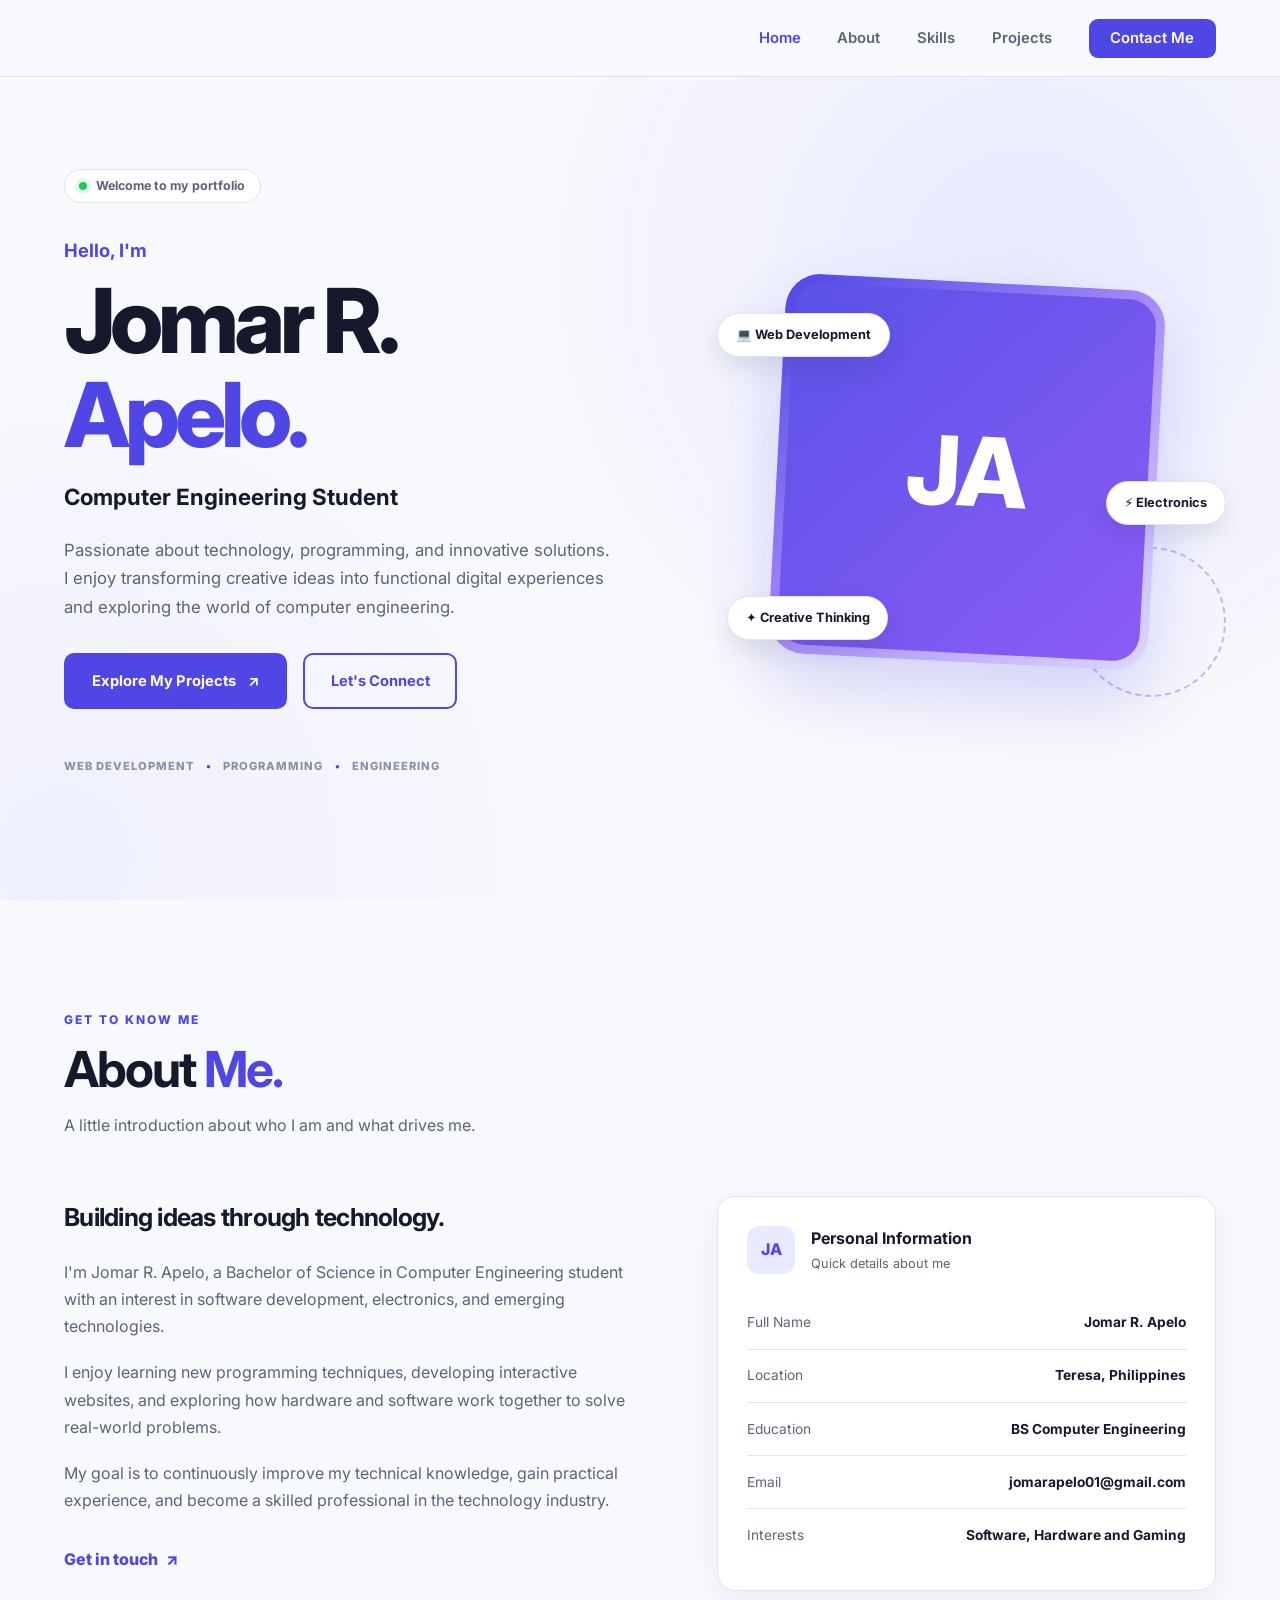
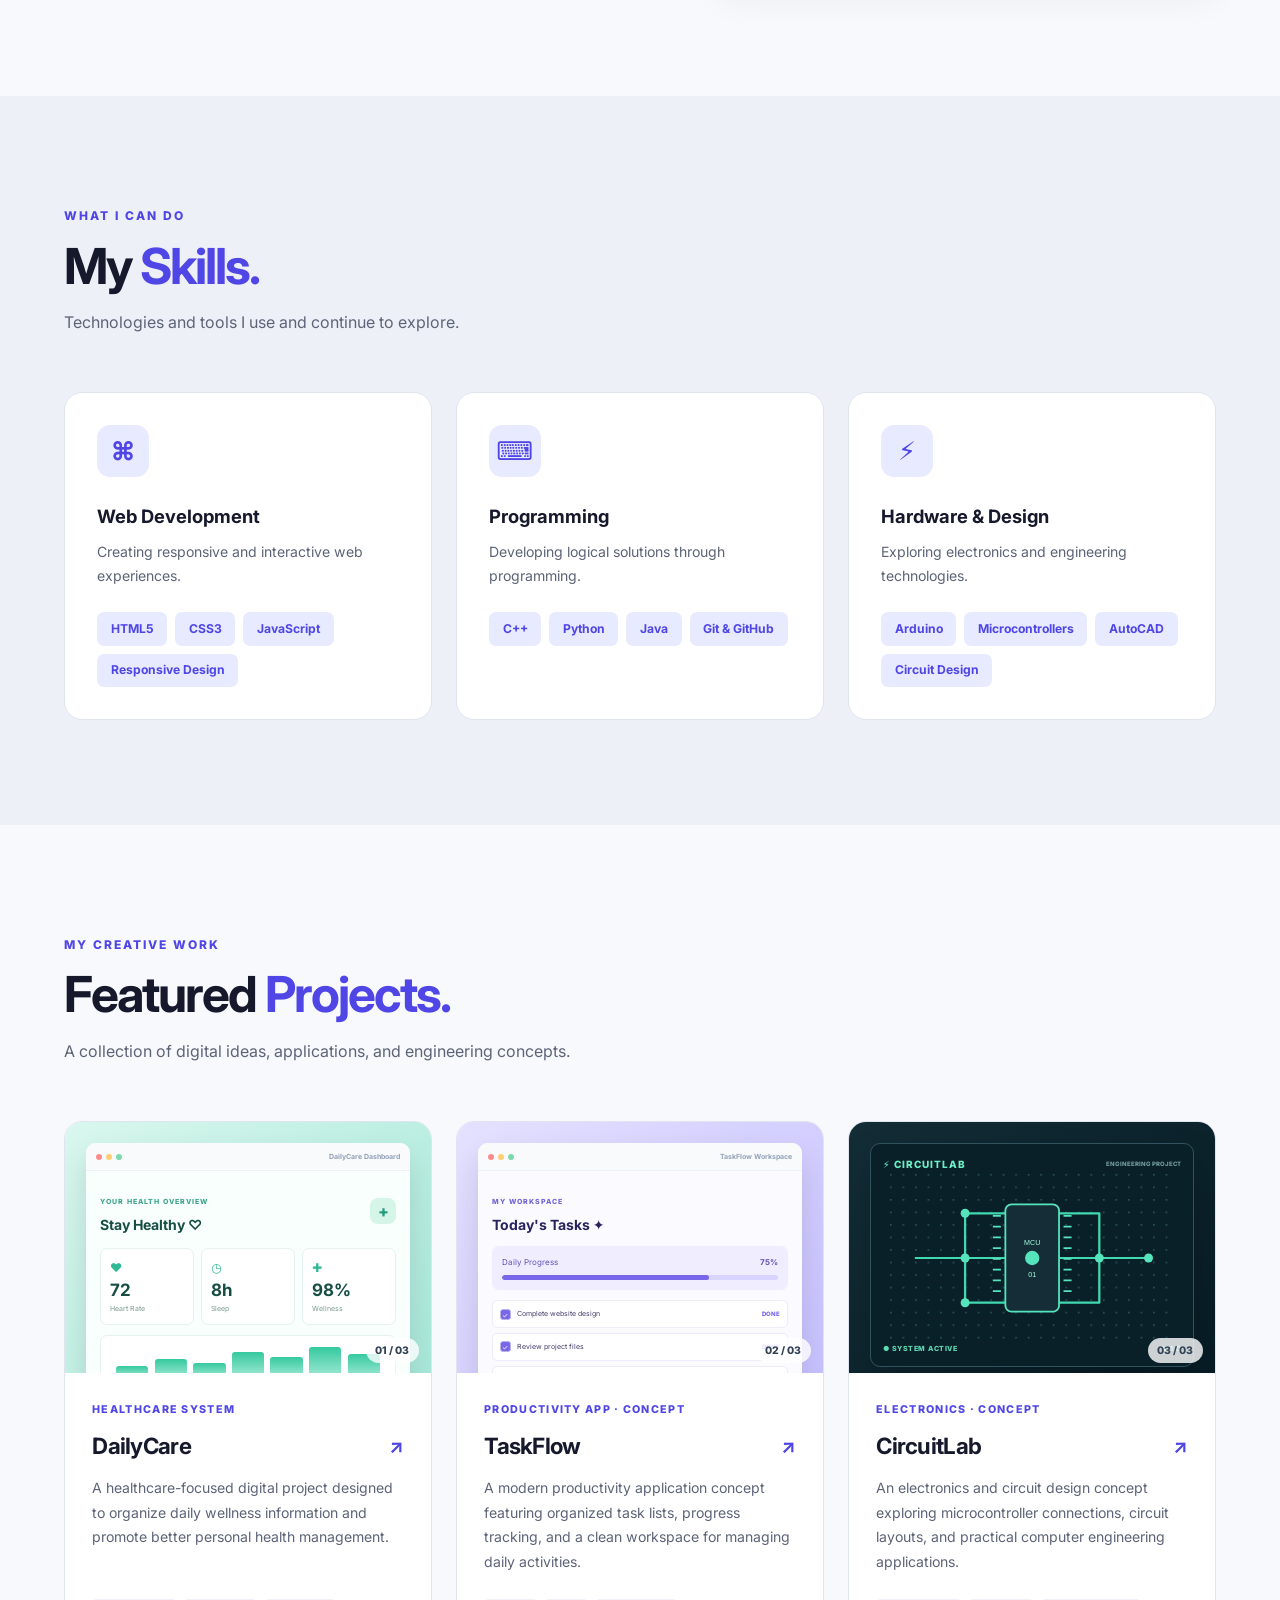
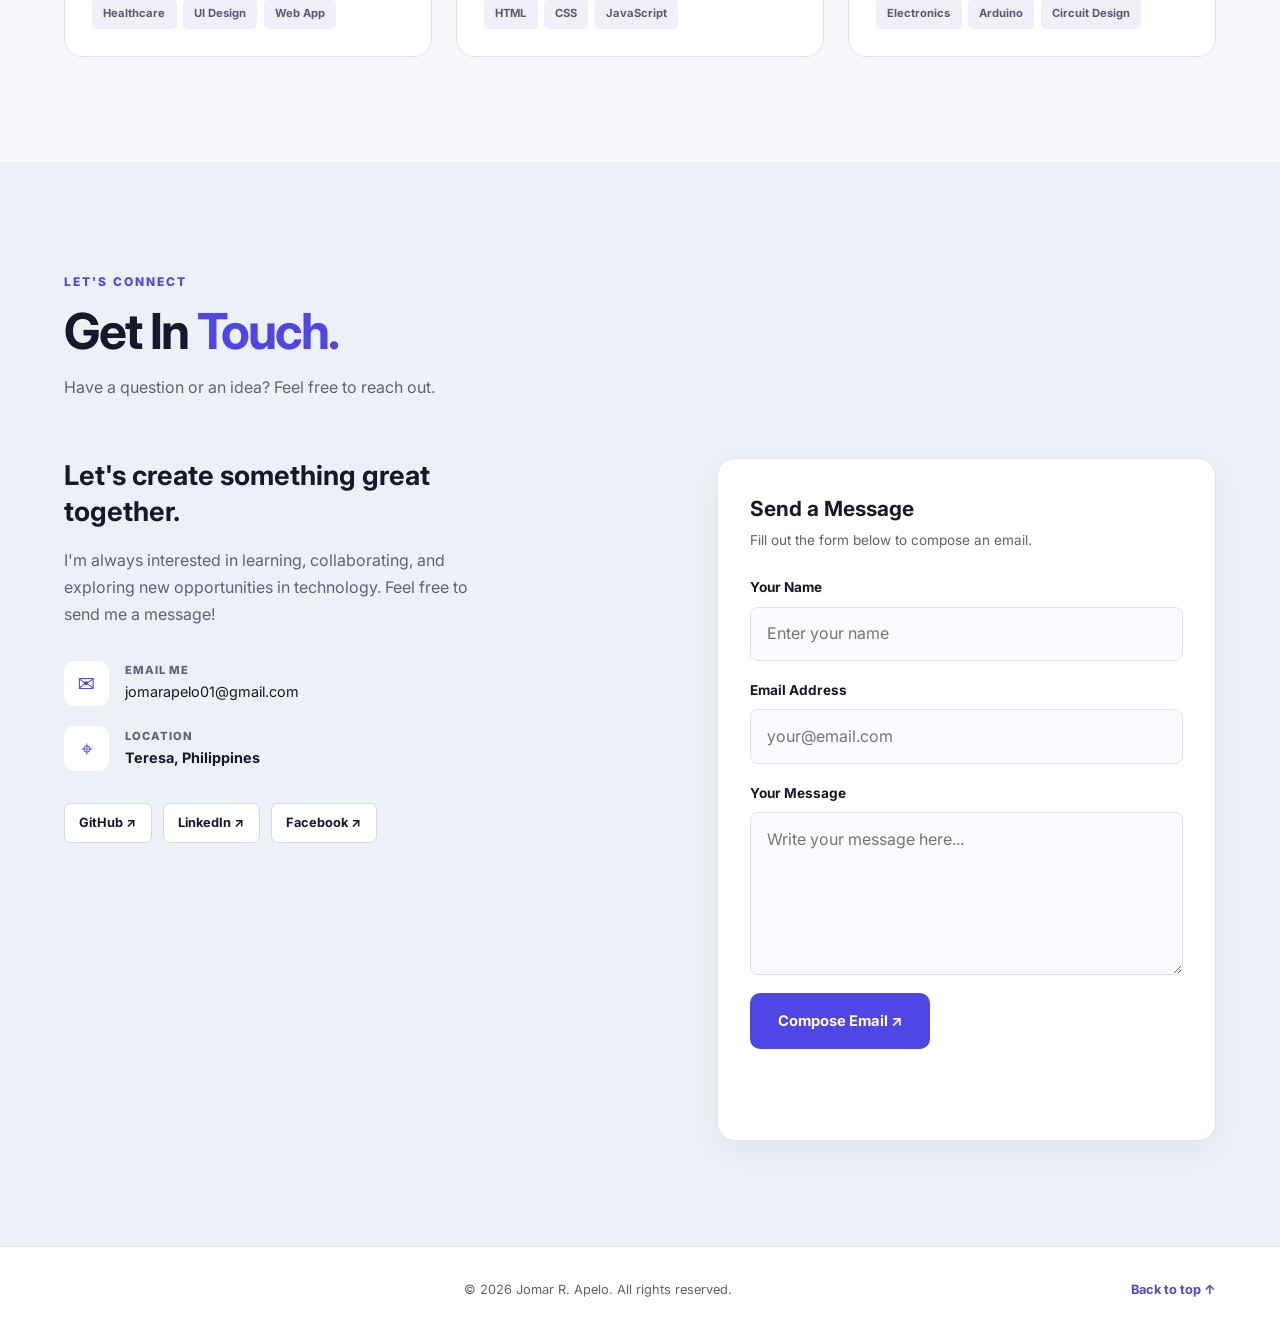
==== commit 58cf890e: "Update portfolio design and projects" ====
--- a/index.html
+++ b/index.html
@@ -22,7 +22,7 @@
   <header class="header">
     <nav class="nav container">
 
-      <a href="#home" class="logo">Jomar<span>.</span></a>
+      <a href="#home" class="logo"><span></span></a>
 
       <button class="menu-btn" id="menuBtn" aria-label="Toggle navigation" aria-expanded="false">
         &#9776;
@@ -172,7 +172,7 @@
 
             <div class="info-row">
               <span>Interests</span>
-              <strong>Software & Hardware</strong>
+              <strong>Software, Hardware and Gaming</strong>
             </div>
 
           </div>
@@ -560,7 +560,7 @@
   <!-- FOOTER -->
   <footer class="footer">
     <div class="container footer-content">
-      <a href="#home" class="logo">Jomar<span>.</span></a>
+      <a href="#home" class="logo"><span></span></a>
 
       <p>© <span id="year">2026</span> Jomar R. Apelo. All rights reserved.</p>
 
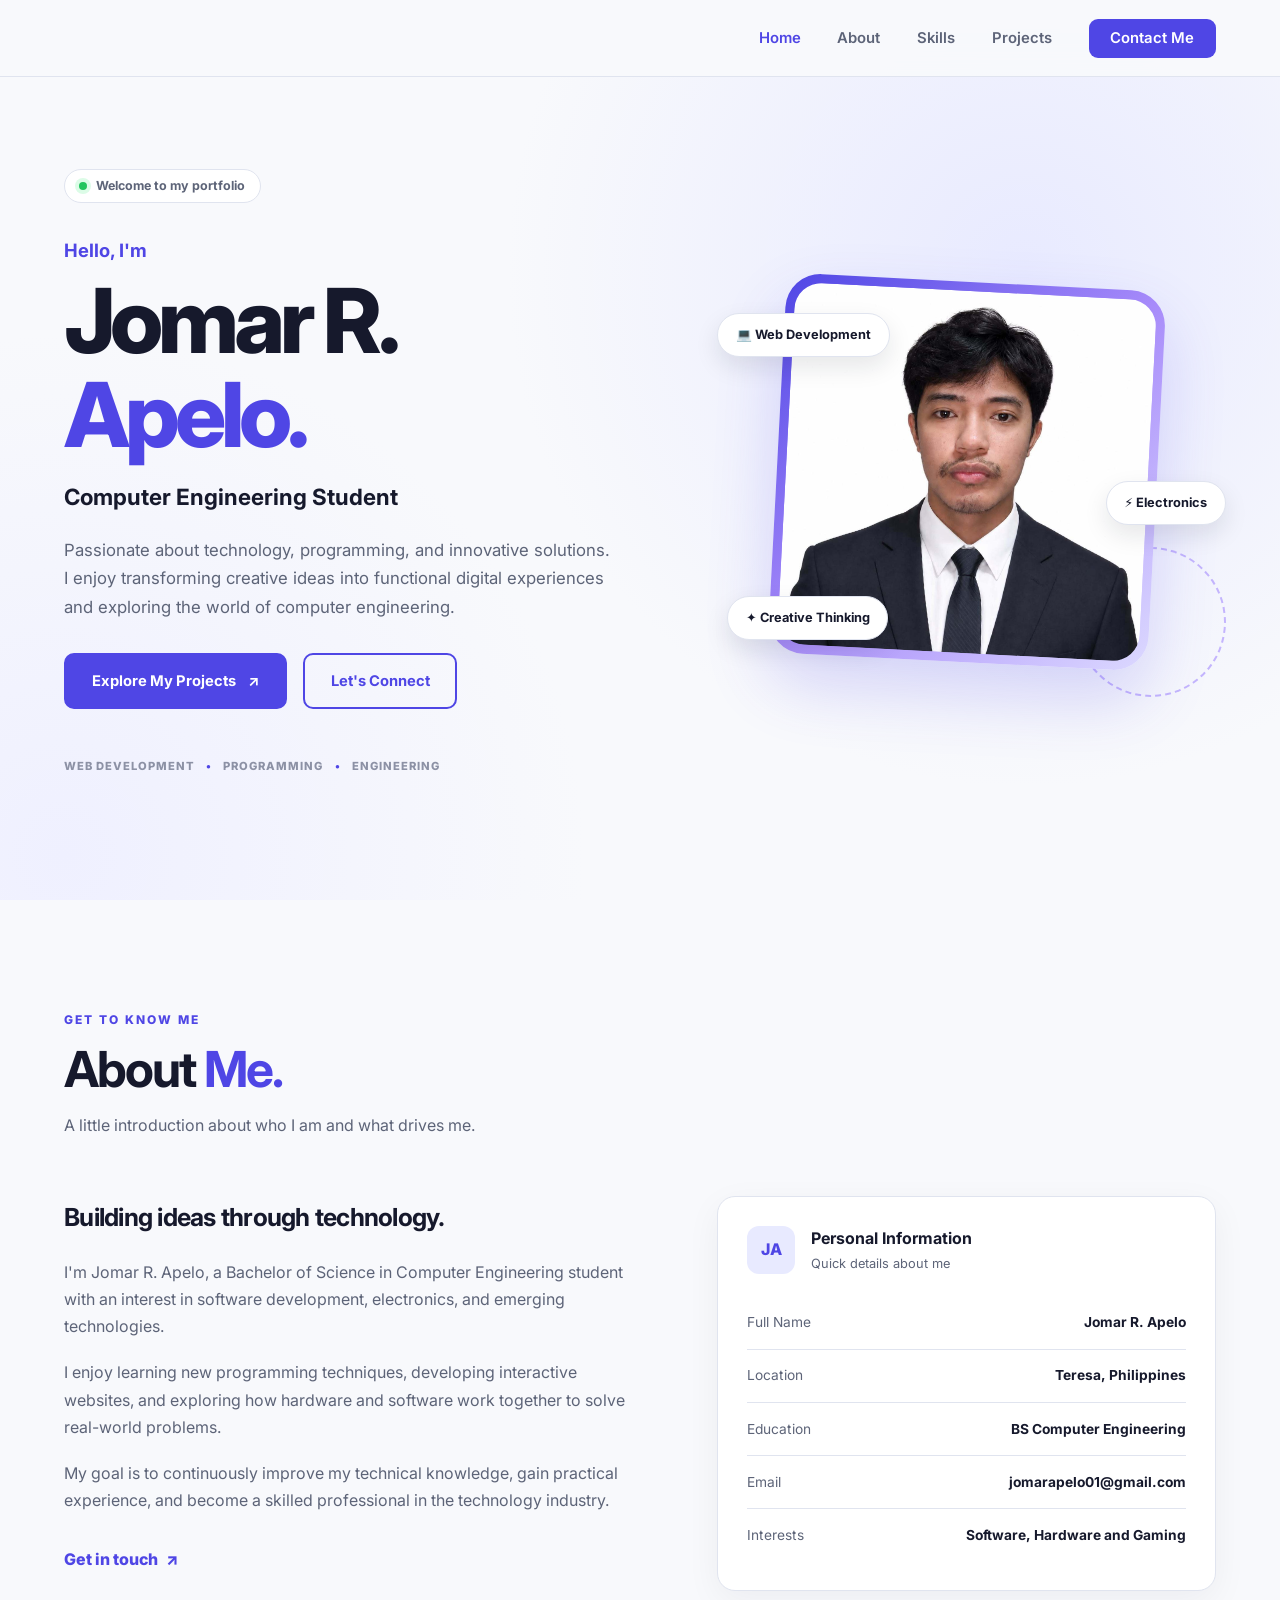
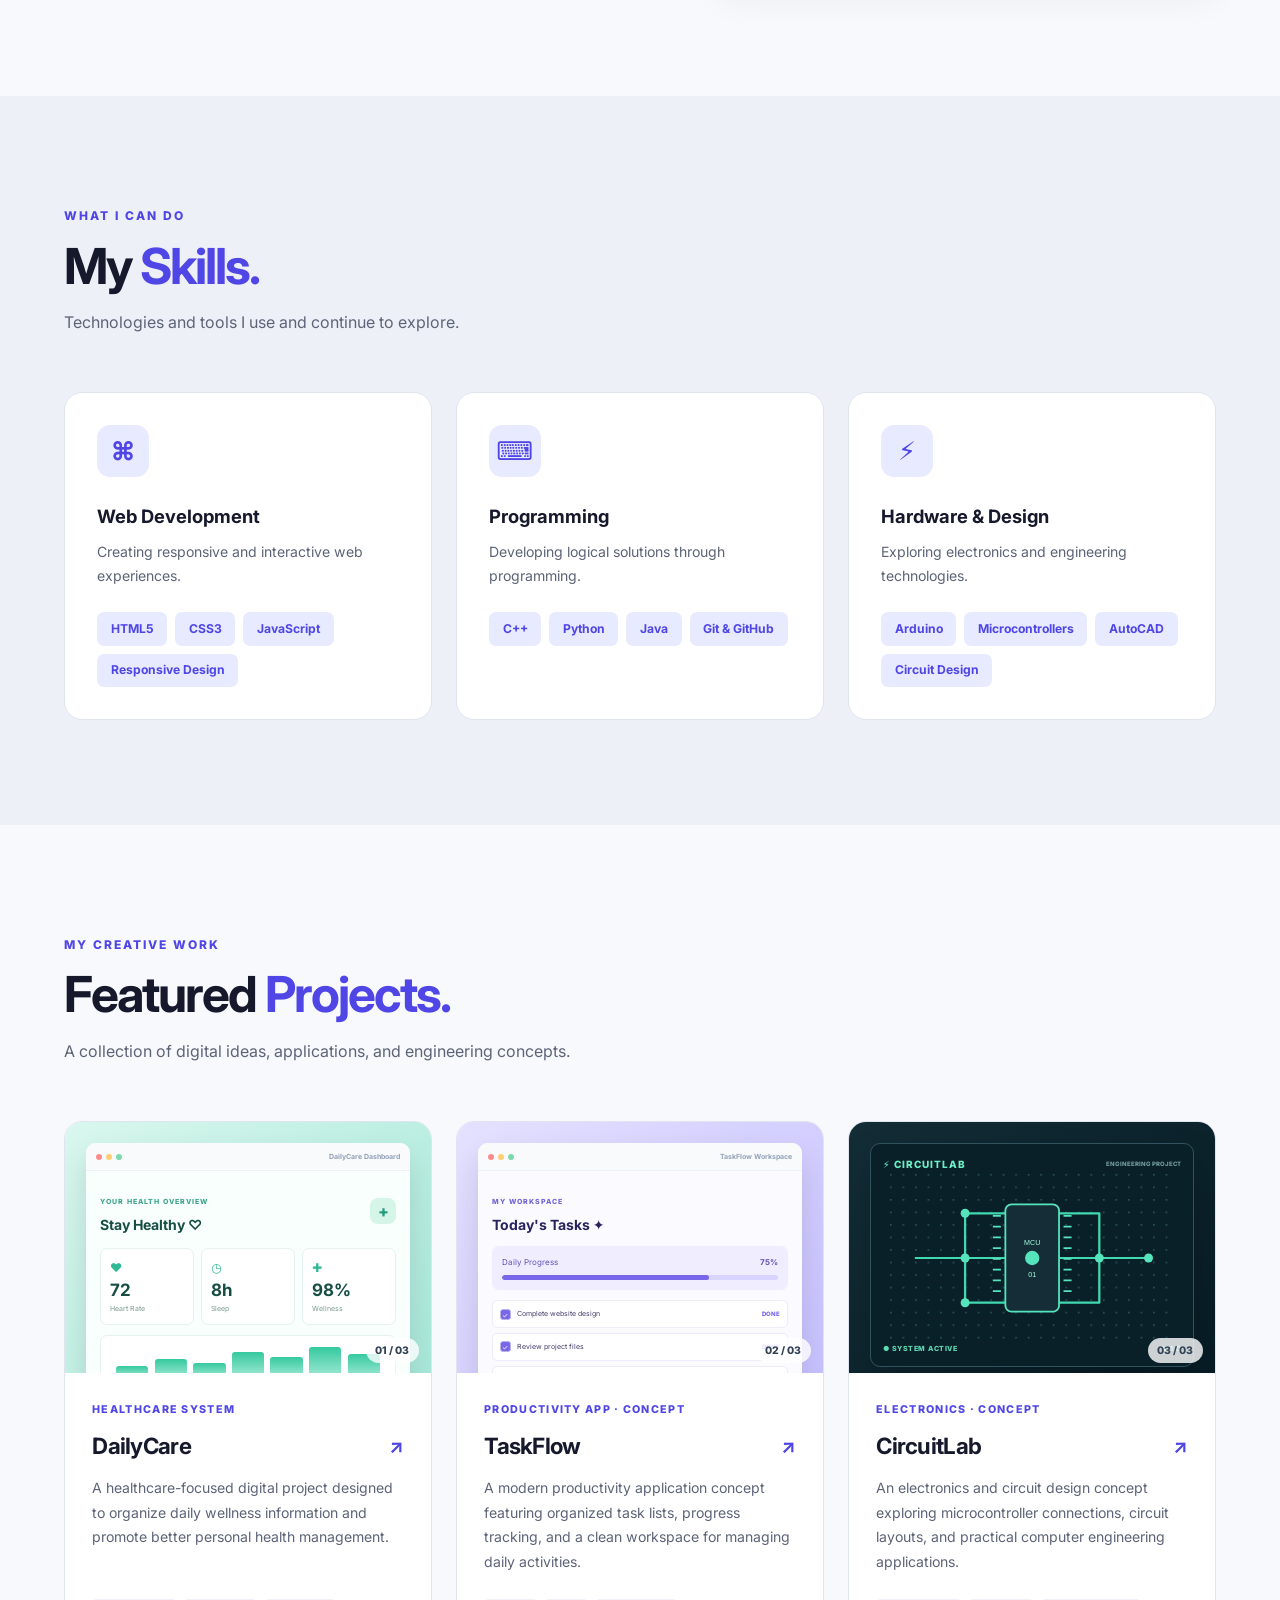
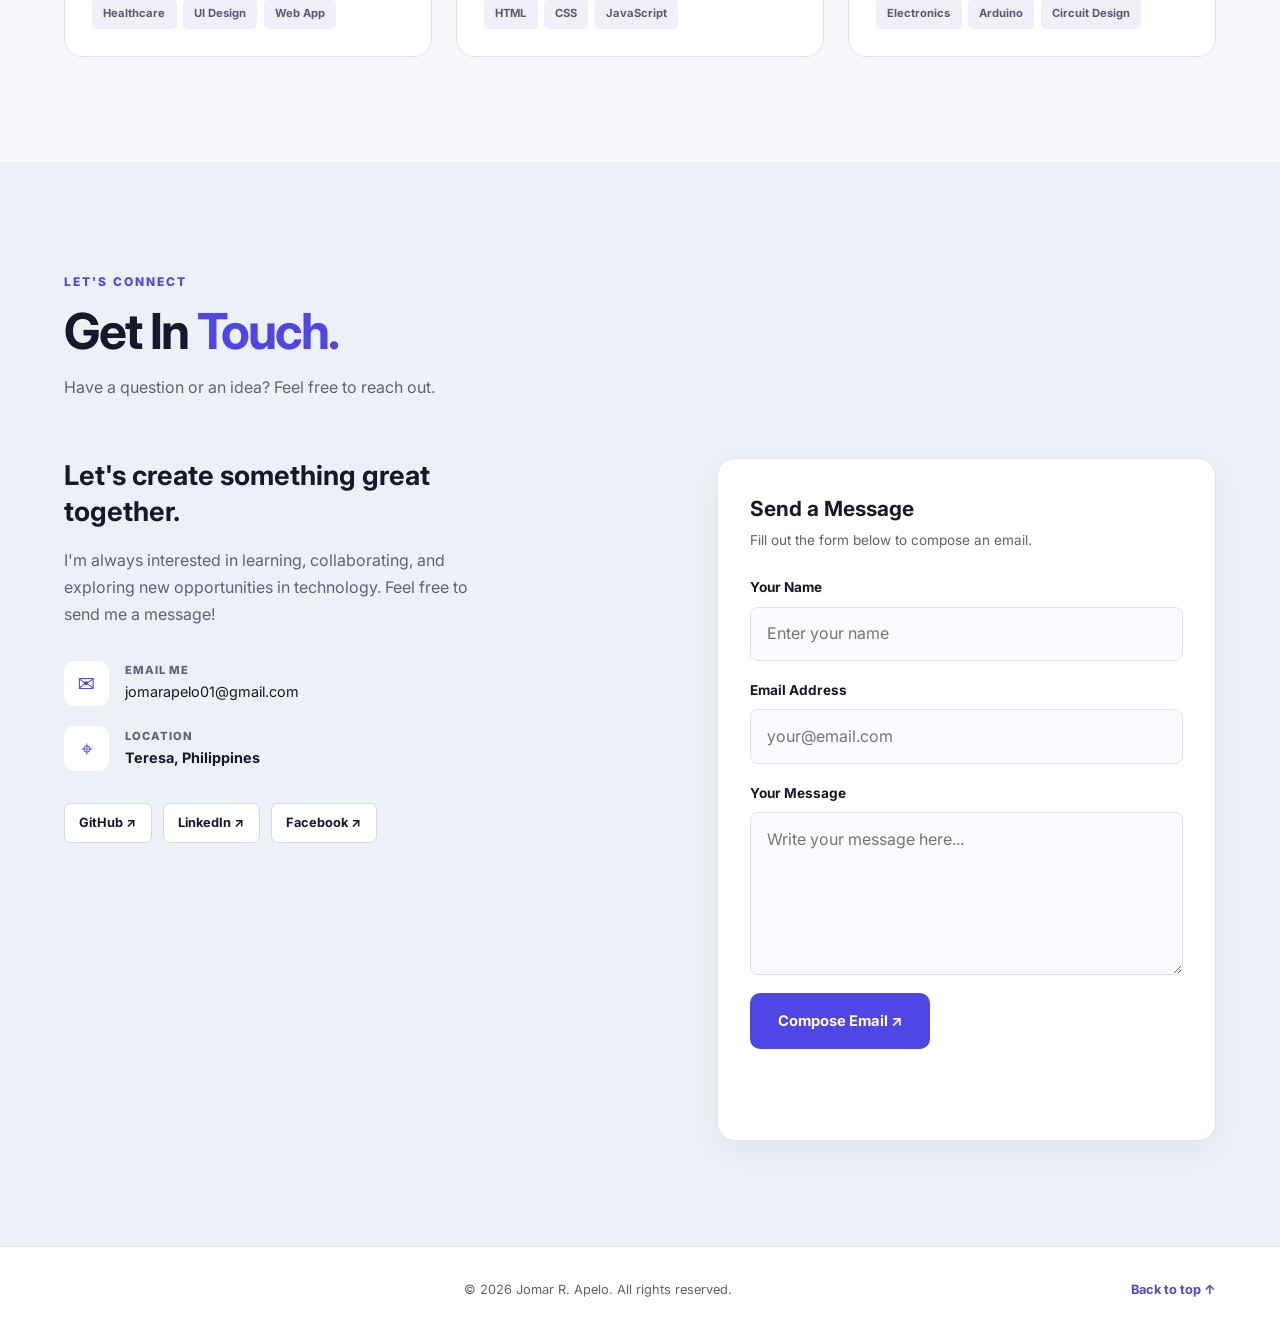
==== commit 4ccfc724: "Update portfolio design and projects" ====
--- a/index.html
+++ b/index.html
@@ -84,12 +84,9 @@
         <div class="hero-visual">
 
           <div class="photo-border">
-            <div class="photo">
-              <!-- Replace profile.jpg with your actual photo -->
-              <img src="images/profile.jpg"
-                   alt="Jomar R. Apelo"
-                   onerror="this.style.display='none';this.parentElement.classList.add('photo-fallback')">
-            </div>
+           <div class="photo">
+  <img src="./profile.jpg" alt="Jomar R. Apelo">
+</div>
           </div>
 
           <span class="chip chip-1">💻 Web Development</span>
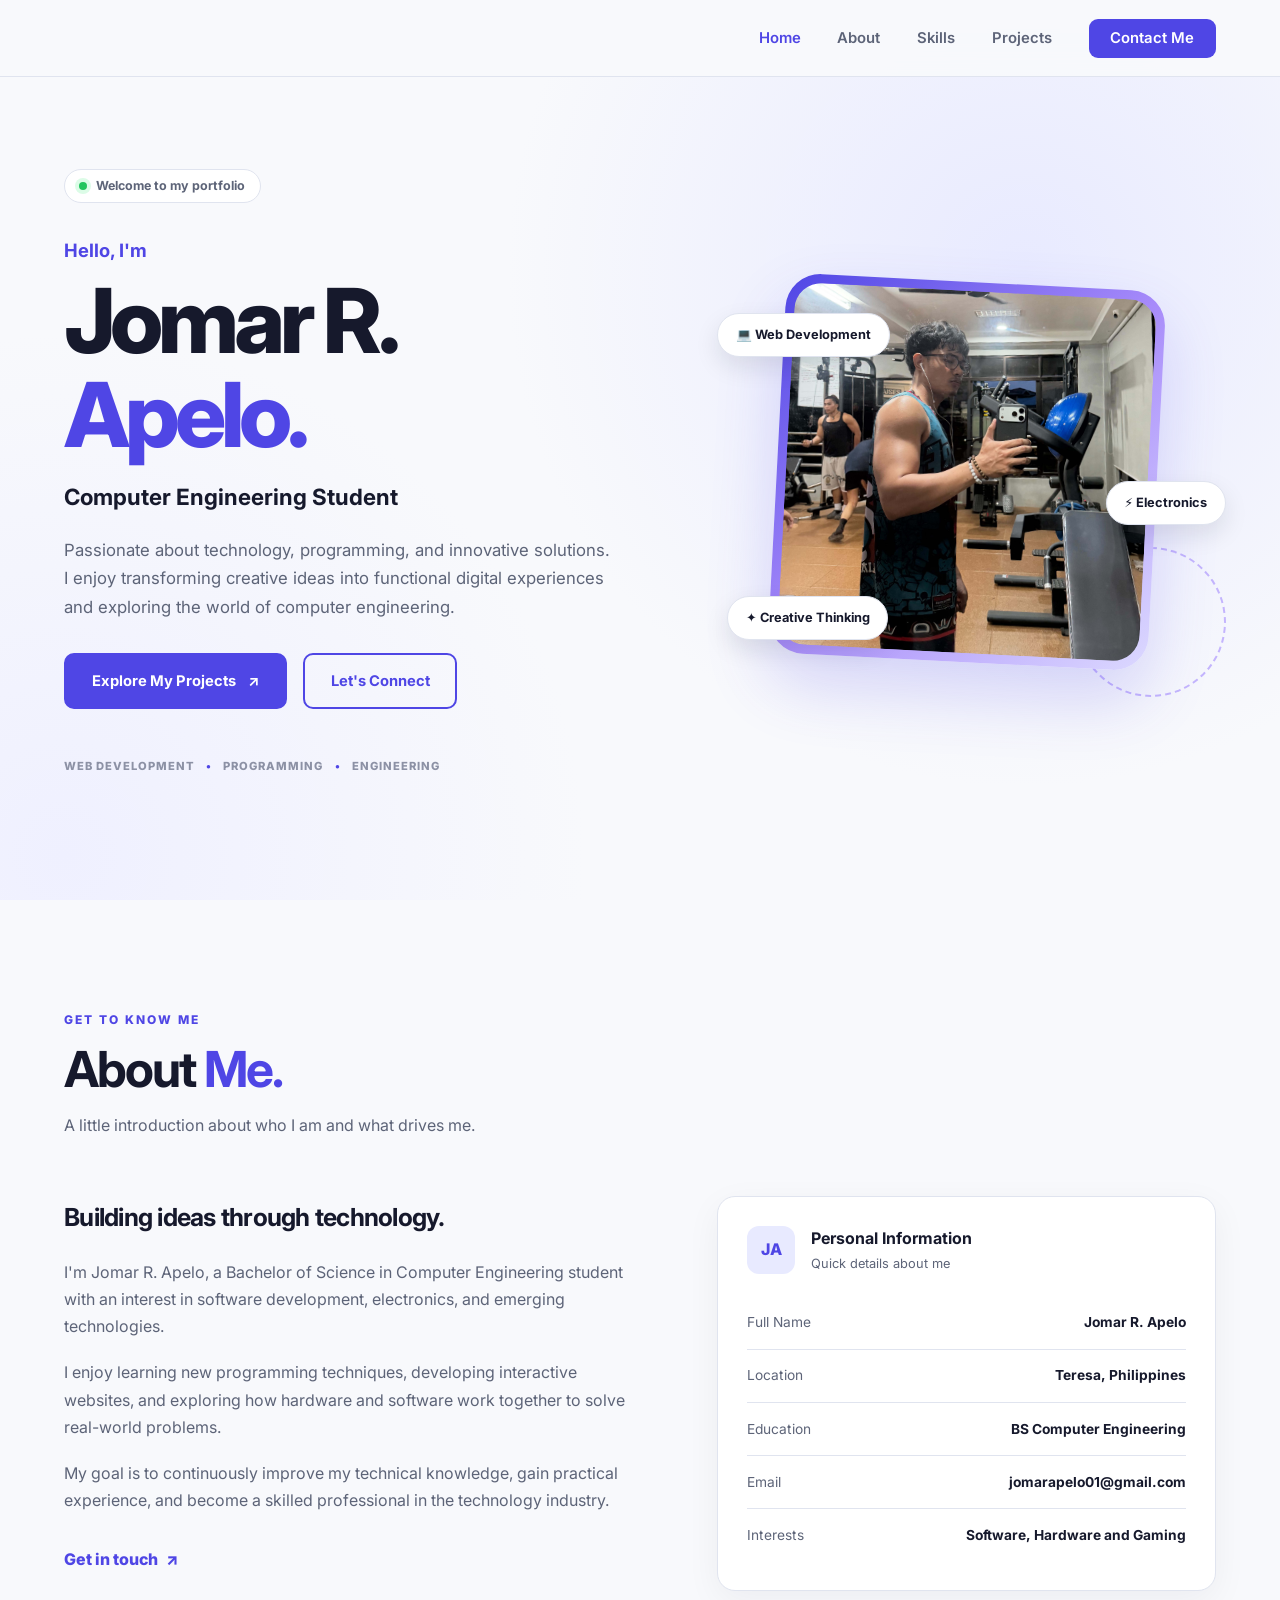
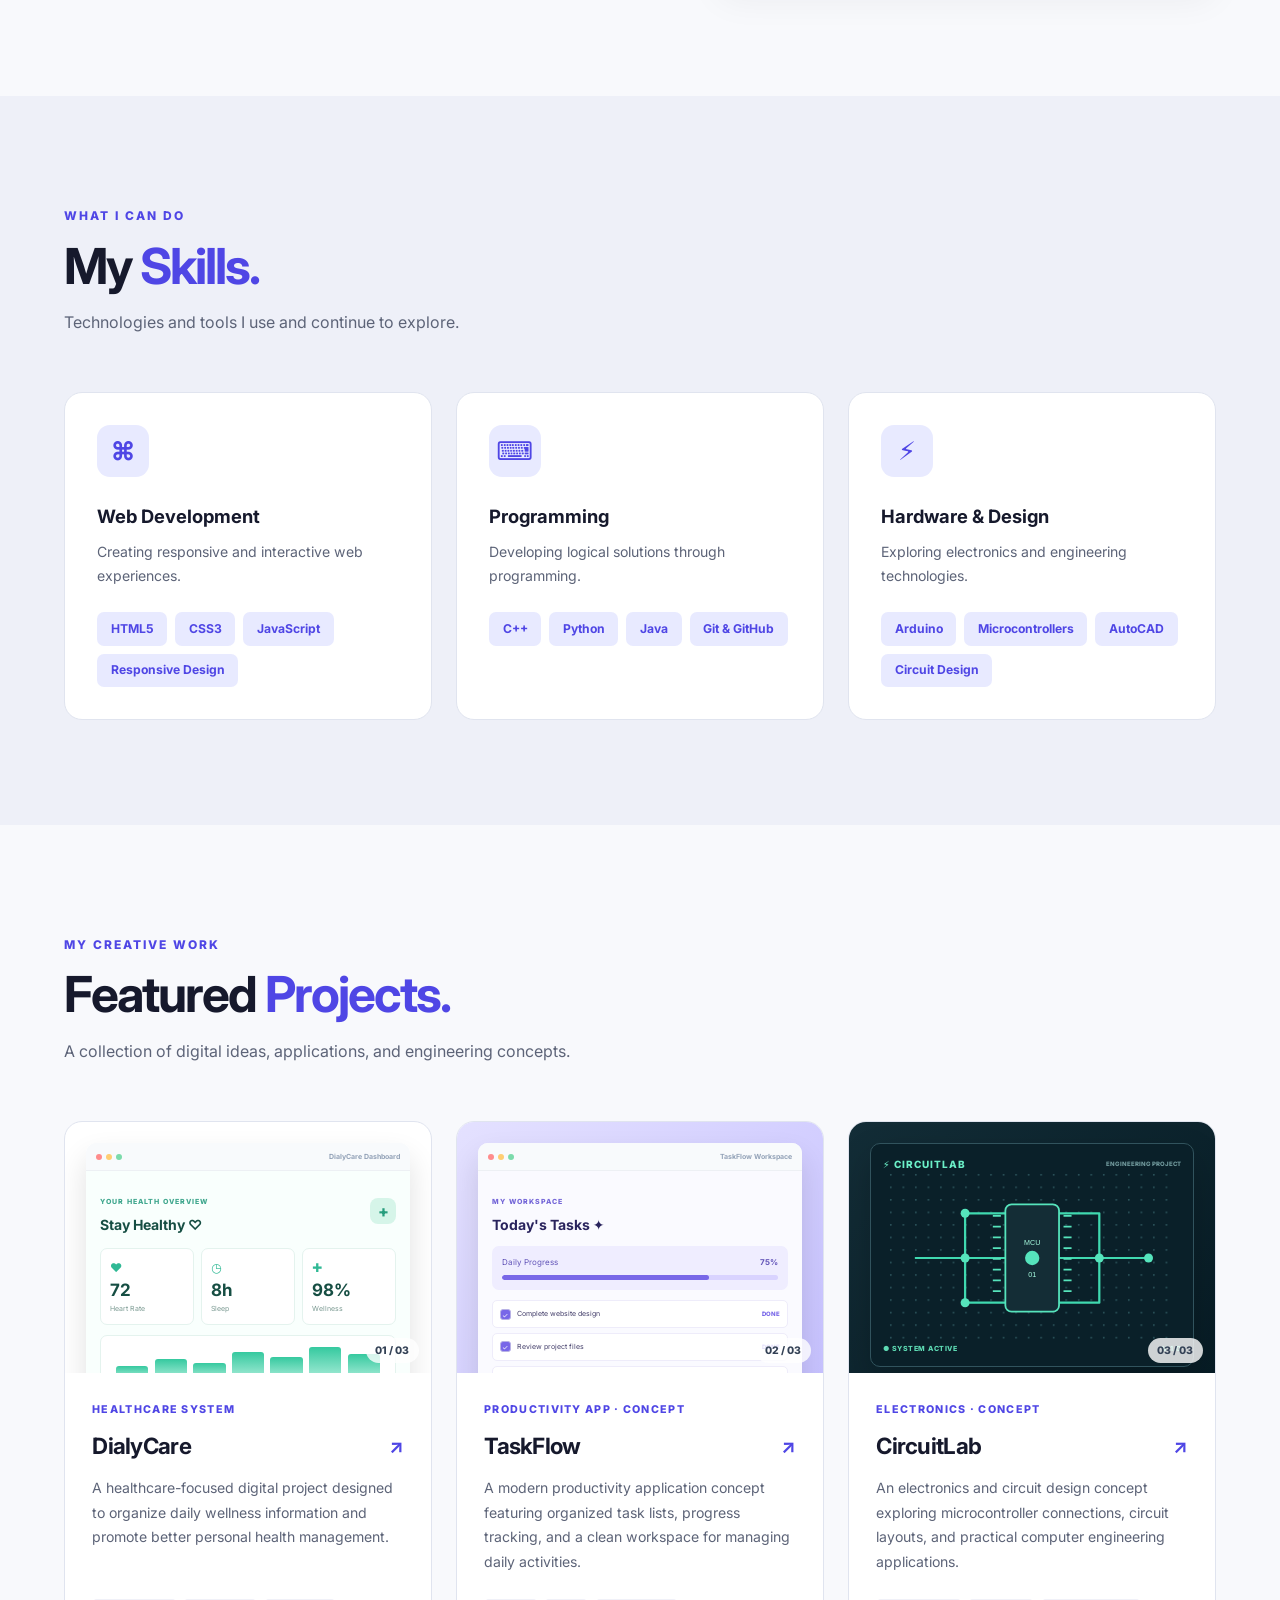
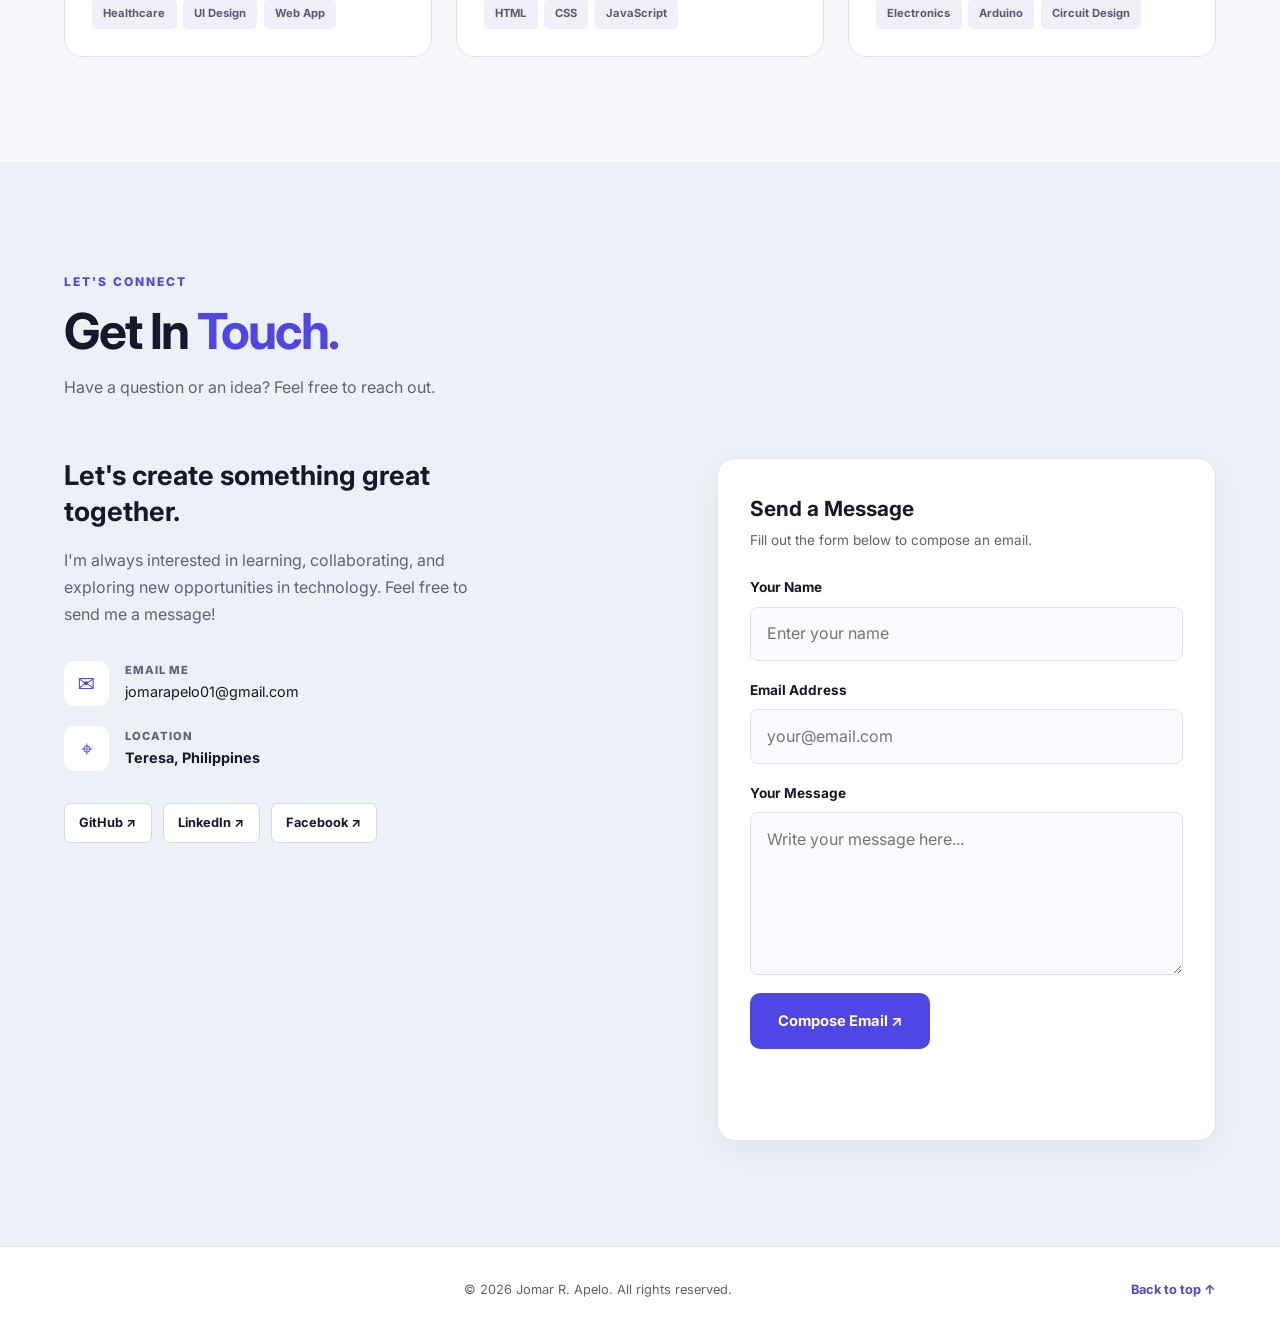
==== commit 800ef7a0: "Fix party and reset buttons" ====
--- a/index.html
+++ b/index.html
@@ -252,14 +252,14 @@
           <!-- PROJECT 1 -->
           <article class="card">
 
-            <div class="card-img dailycare">
+            <div class="card-img Dialycare">
 
               <div class="project-image-content">
                 <div class="mockup-window">
 
                   <div class="mockup-top">
                     <span></span><span></span><span></span>
-                    <small>DailyCare Dashboard</small>
+                    <small>DialyCare Dashboard</small>
                   </div>
 
                   <div class="health-mockup">
@@ -296,7 +296,7 @@
 
             <div class="card-body">
               <span class="project-category">HEALTHCARE SYSTEM</span>
-              <h3>DailyCare <span>↗</span></h3>
+              <h3>DialyCare <span>↗</span></h3>
 
               <p>
                 A healthcare-focused digital project designed to
@@ -519,9 +519,9 @@
             </div>
 
             <div class="social-links">
-              <a href="https://github.com/" target="_blank" rel="noopener noreferrer">GitHub ↗</a>
-              <a href="https://linkedin.com/" target="_blank" rel="noopener noreferrer">LinkedIn ↗</a>
-              <a href="https://facebook.com/" target="_blank" rel="noopener noreferrer">Facebook ↗</a>
+              <a href="https://github.com/1jomar" target="_blank" rel="noopener noreferrer">GitHub ↗</a>
+              <a href="https://www.linkedin.com/in/jomar-r-apelo-370518442/?isSelfProfile=true" target="_blank" rel="noopener noreferrer">LinkedIn ↗</a>
+              <a href="https://www.facebook.com/01.gael" target="_blank" rel="noopener noreferrer">Facebook ↗</a>
             </div>
 
           </div>
